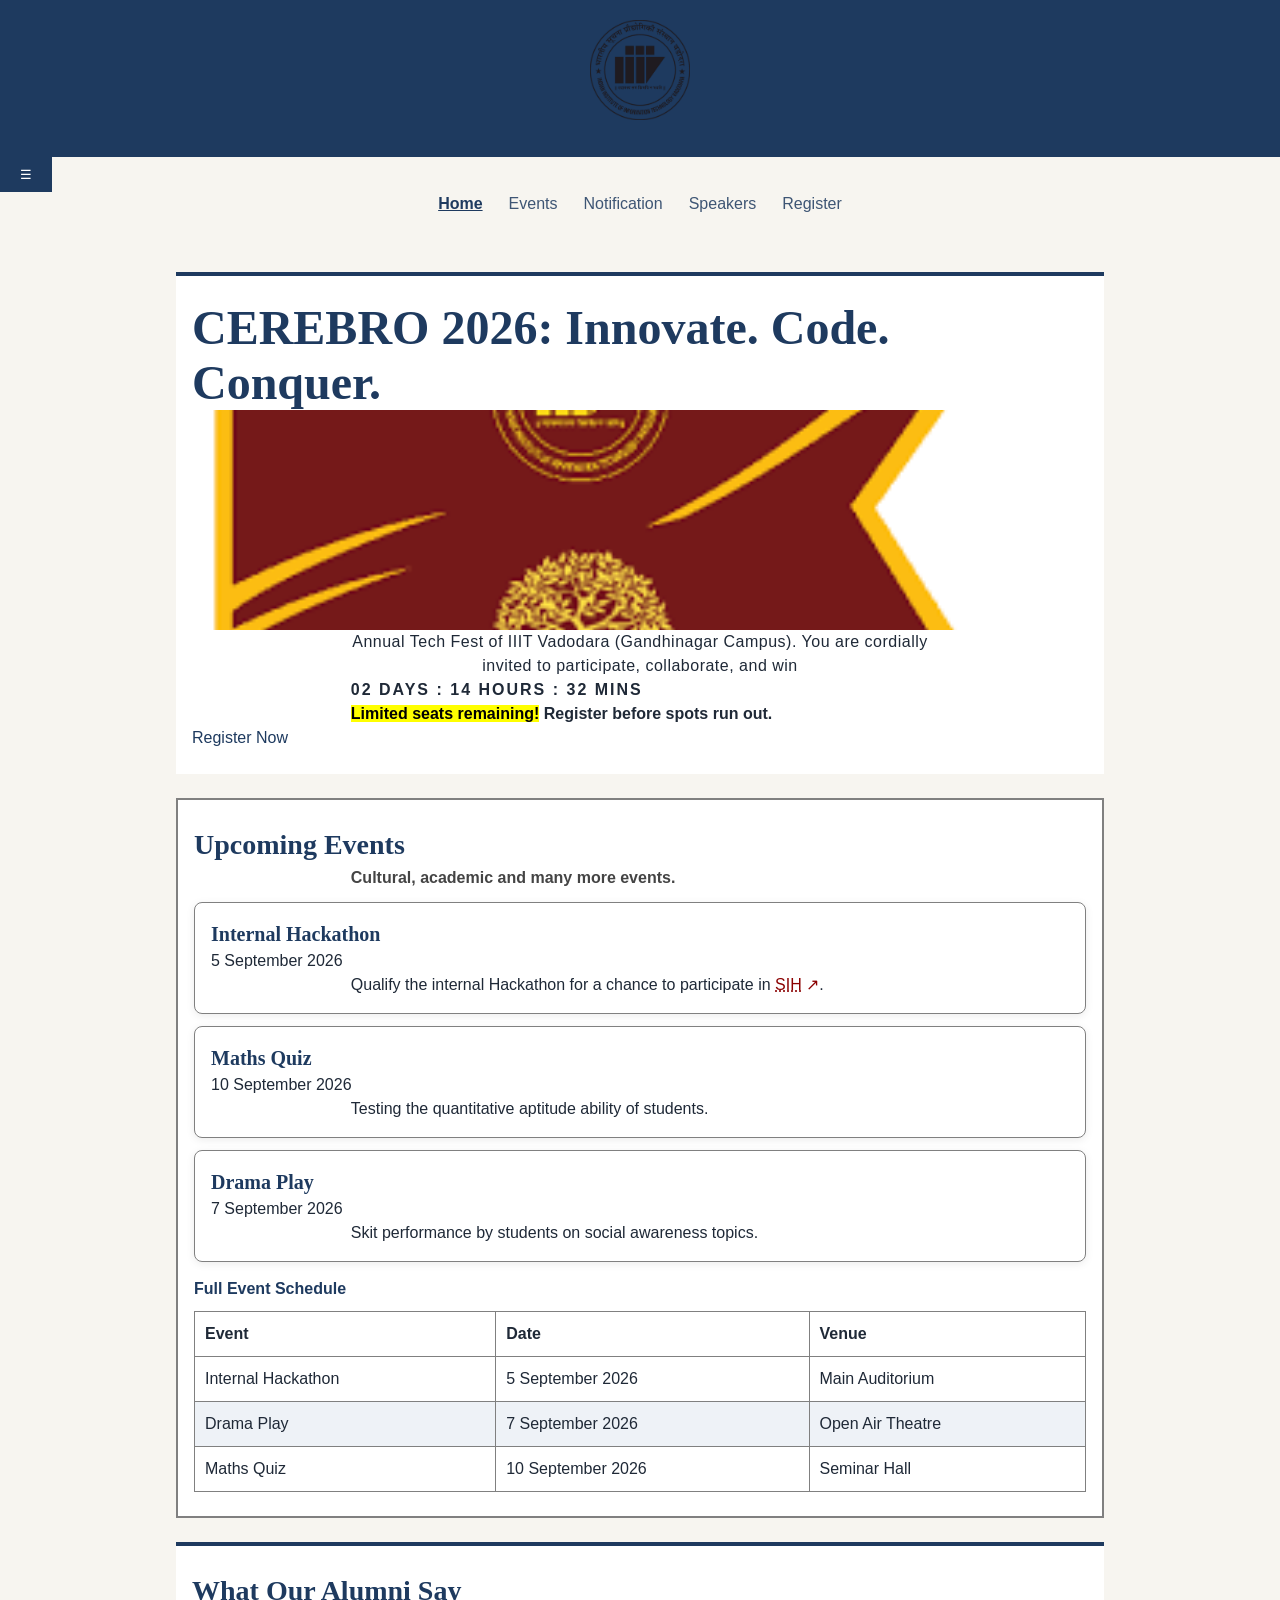
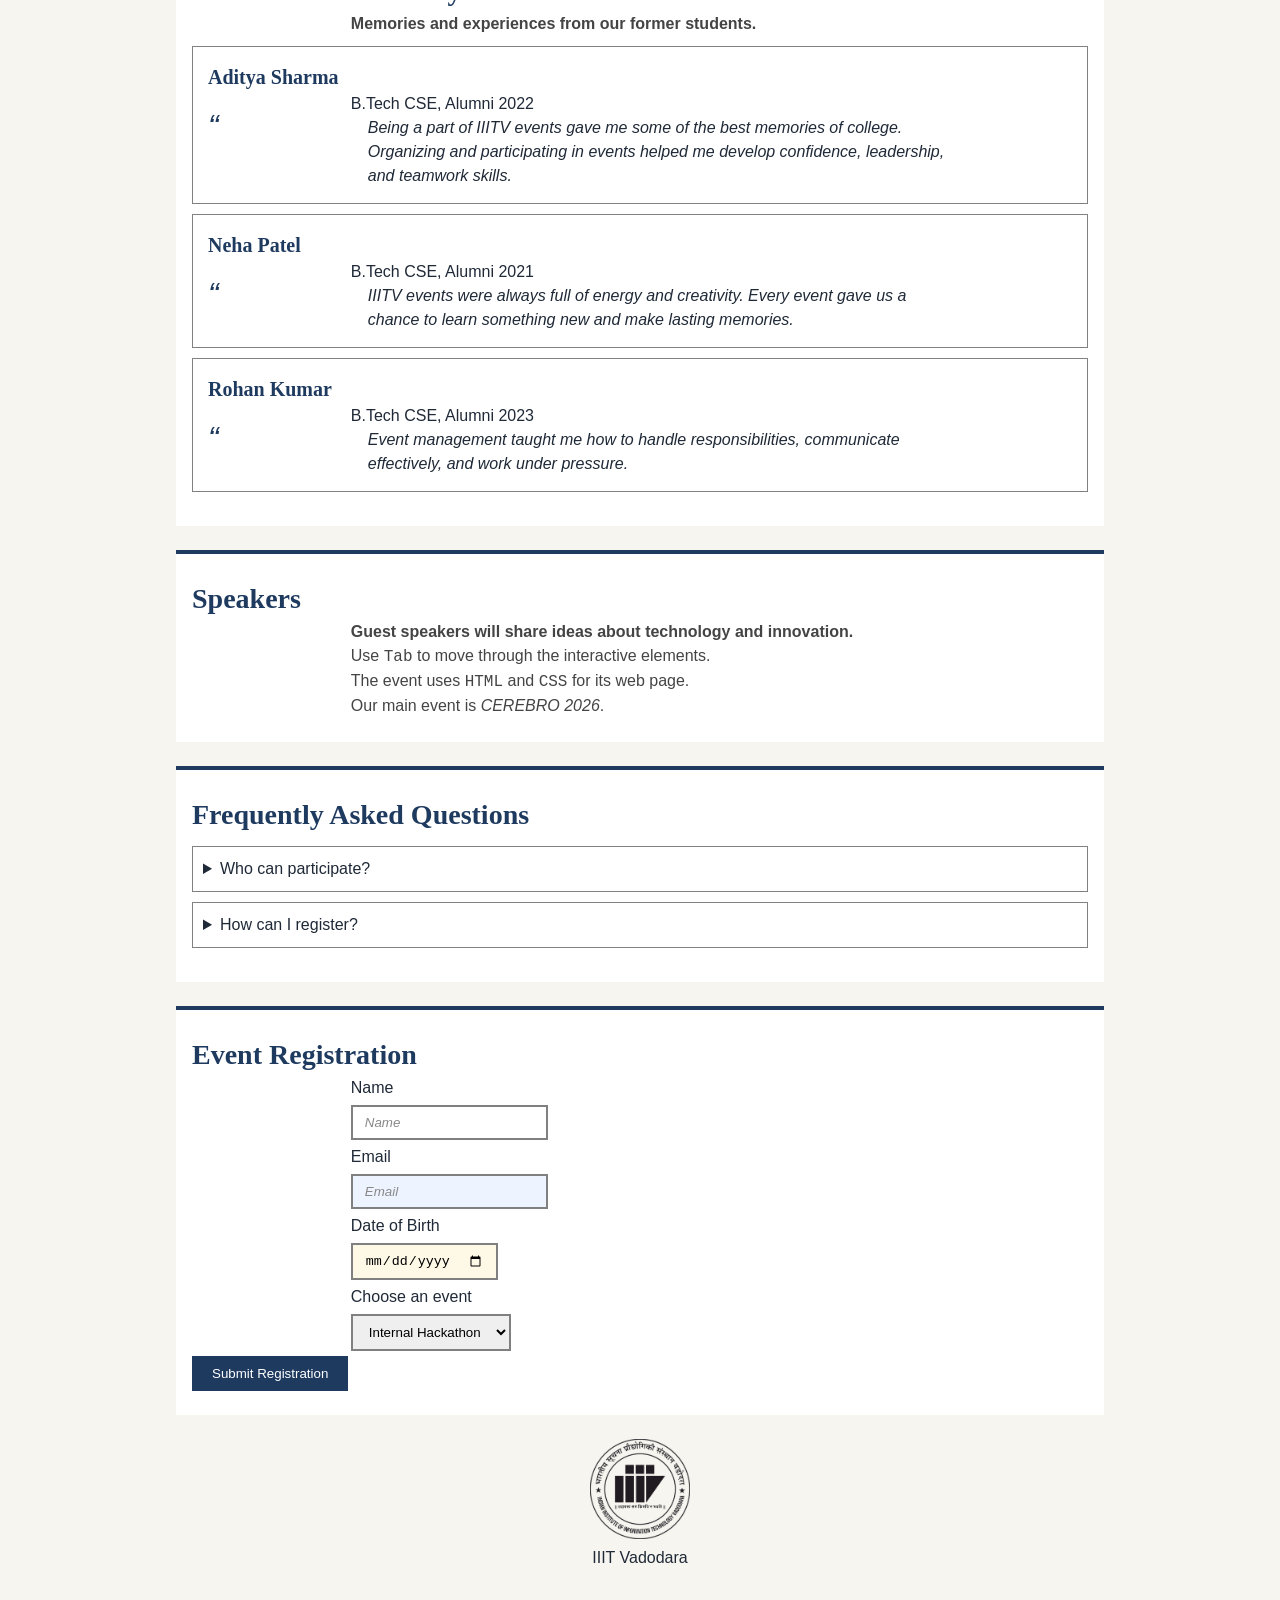
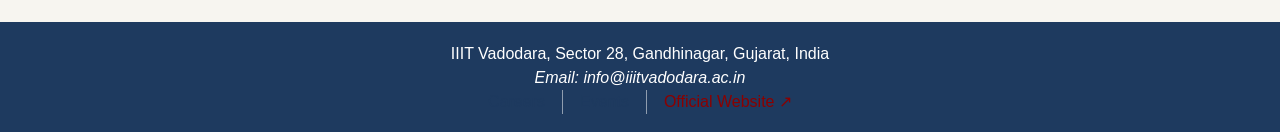
==== index.html @ 1b7c19d1 "done section A part" ====
<!DOCTYPE html>
<html lang="en">
<head>
  <meta charset="UTF-8">
  <meta name="viewport" content="width=device-width, initial-scale=1">
  <title>Campus Event Management - IIIT Vadodara</title>
  <meta name="description" content="Campus Event Management page for IIIT Vadodara Gandhinagar Campus.">
  <link rel="icon" href="IIIT_VADODARA_LOGO.png">
  <meta property="og:title" content="Campus Event Management">
  <meta property="og:description" content="Information about upcoming campus events at IIIT Vadodara.">
  <meta property="og:image" content="IIIT_VADODARA_LOGO.png">
  <link rel="stylesheet" href="base.css">
  <link rel="stylesheet" href="style.css">
  <!-- B1: viewport tag confirmed present — required for any of the
       responsive CSS below to do anything on a real phone -->

</head>
<body>

  <header id="site-header" class="site-header">
    <img src="IIIT_VADODARA_LOGO.png" alt="IIIT Vadodara logo" width="100">
  </header>

  <!-- B2: nav pulled out to be its own top-level grid region, a
       sibling of header/main/footer, instead of living inside
       <header> — that's what lets grid-area: nav target it on
       its own.
       B6: hamburger <button> markup added; .nav-links is the row
       of links itself, toggled purely by CSS media queries here
       (the click-driven mobile toggle is JS, for a later lab). -->
  <nav class="nav" id="site-nav">
    <button type="button" class="nav-toggle" aria-label="Toggle navigation menu" aria-expanded="false" aria-controls="primary-nav-list">
      <span aria-hidden="true">&#9776;</span>
    </button>
    <ul class="navigation nav-links" id="primary-nav-list">
      <!-- A6: "active" class lets us style every other link with :not(.active) -->
      <li><a href="index.html" class="active">Home</a></li>
      <li><a href="#events">Events</a></li>
      <li><a href="#notification">Notification</a></li>
      <li><a href="#speakers">Speakers</a></li>
      <li><a href="#registration">Register</a></li>
    </ul>
  </nav>


  <main id="main">
    
    <section>
      <h1>CEREBRO 2026: Innovate. Code. Conquer.</h1>
      <img src="download.png" alt="IIIT Vadodara campus flag" width="300">
      <p class="details">
        Annual Tech Fest of IIIT Vadodara (Gandhinagar Campus).
        You are cordially invited to participate, collaborate, and win
      </p>
      <p class="countdown">02 DAYS : 14 HOURS : 32 MINS</p>
      <p id="notification" class="notification">
        <mark>Limited seats remaining!</mark> Register before spots run out.
      </p>
      <a href="#registration">Register Now</a>
      <a href="#events">Explore Events</a>
    </section>

  
    <section class="events" id="events">
      <h2>Upcoming Events</h2>
      <p>Cultural, academic and many more events.</p>

      <!-- B3/B4: cards wrapped so the grid only applies to them,
           not to the paragraph or table that follow -->
      <div class="event-grid">
        <article>
          <h3>Internal Hackathon</h3>
          <time datetime="2026-09-05">5 September 2026</time>
          <!-- A4: absolute https:// link -> matched by a[href^="https"], gets the "↗" via ::after -->
          <p>Qualify the internal Hackathon for a chance to participate in <a href="https://www.sih.gov.in" target="_blank" rel="noopener"><abbr title="Smart India Hackathon">SIH</abbr></a>.</p>
        </article>
        <article>
          <h3>Maths Quiz</h3>
          <time datetime="2026-09-10">10 September 2026</time>
          <p>Testing the quantitative aptitude ability of students.</p>
        </article>
        <article>
          <h3>Drama Play</h3>
          <time datetime="2026-09-07">7 September 2026</time>
          <p>Skit performance by students on social awareness topics.</p>
        </article>
      </div>

      <!-- A6: a real table so tr:nth-child(even) has rows to stripe -->
      <table class="schedule">
        <caption>Full Event Schedule</caption>
        <thead>
          <tr>
            <th scope="col">Event</th>
            <th scope="col">Date</th>
            <th scope="col">Venue</th>
          </tr>
        </thead>
        <tbody>
          <tr>
            <td>Internal Hackathon</td>
            <td>5 September 2026</td>
            <td>Main Auditorium</td>
          </tr>
          <tr>
            <td>Drama Play</td>
            <td>7 September 2026</td>
            <td>Open Air Theatre</td>
          </tr>
          <tr>
            <td>Maths Quiz</td>
            <td>10 September 2026</td>
            <td>Seminar Hall</td>
          </tr>
        </tbody>
      </table>
    </section>


    <section>
      <h2>What Our Alumni Say</h2>
      <p>Memories and experiences from our former students.</p>
      <!-- A7: testimonials as <blockquote> so ::before can add a generated quote mark -->
      <article>
        <h3>Aditya Sharma</h3>
        <p>B.Tech CSE, Alumni 2022</p>
        <blockquote>
          <p>Being a part of IIITV events gave me some of the best memories of college. Organizing and participating in events helped me develop confidence, leadership, and teamwork skills.</p>
        </blockquote>
      </article>
      <article>
        <h3>Neha Patel</h3>
        <p>B.Tech CSE, Alumni 2021</p>
        <blockquote>
          <p>IIITV events were always full of energy and creativity. Every event gave us a chance to learn something new and make lasting memories.</p>
        </blockquote>
      </article>
      <article>
        <h3>Rohan Kumar</h3>
        <p>B.Tech CSE, Alumni 2023</p>
        <blockquote>
          <p>Event management taught me how to handle responsibilities, communicate effectively, and work under pressure.</p>
        </blockquote>
      </article>
    </section>


    <section id="speakers">
      <h2>Speakers</h2>
      <p>Guest speakers will share ideas about technology and innovation.</p>
      <p>Use <kbd>Tab</kbd> to move through the interactive elements.</p>
      <p>The event uses <code>HTML</code> and <code>CSS</code> for its web page.</p>
      <p>Our main event is <cite>CEREBRO 2026</cite>.</p>
    </section>


    <section>
      <h2>Frequently Asked Questions</h2>
      <details>
        <summary>Who can participate?</summary>
        <p>Students of IIIT Vadodara can participate in the events.</p>
      </details>
      <details>
        <summary>How can I register?</summary>
        <p>Fill in the registration form below and submit it.</p>
      </details>
    </section>


    <section id="registration">
      <h2>Event Registration</h2>
      <form action="thankyou.html">
        <p><label for="name" >Name</label></p><p><input id="name" name="name" type="text" required placeholder="Name"></p>
        <p><label for="email">Email</label></p><p><input id="email" name="email" type="email" required placeholder="Email"></p>
        <!-- A4: type="date" field so input[type="date"] has something to select -->
        <p><label for="dob">Date of Birth</label></p><p><input id="dob" name="dob" type="date" required></p>
        <p>
          <label for="event">Choose an event</label>
        </p>
        <p>
          <select id="event" name="event">
            <option value="hackathon">Internal Hackathon</option>
            <option value="quiz">Maths Quiz</option>
            <option value="drama">Drama Play</option>
          </select>
        </p>
        <button type="submit">Submit Registration</button>
      </form>
    </section>


    <figure>
      <img src="IIIT_VADODARA_LOGO.png" alt="IIIT Vadodara logo" width="100">
      <figcaption>IIIT Vadodara</figcaption>
    </figure>
  </main>


  <footer>
    <p>IIIT Vadodara, Sector 28, Gandhinagar, Gujarat, India</p>
    <address>Email: info@iiitvadodara.ac.in</address>
    <nav>
      <ul class="footer-links">
        <li><a href="careers.html">Careers</a></li>
        <li><a href="#events">Events</a></li>
        <!-- A4: another https:// link to show a[href^="https"] + ::after in the footer -->
        <li><a href="https://iiitvadodara.ac.in" target="_blank" rel="noopener">Official Website</a></li>
      </ul>
    </nav>
  </footer>
</body>
</html>
---- base.css ----
* {
  margin: 0;
  padding: 0;
  box-sizing: border-box;
}

:root {
  --brand: #1e3a8a;
  --page-bg: #f4f4f4;
  --card-bg: white;
}

body {
  font-family: Arial, sans-serif;
  color: #222;
  background-color: var(--page-bg);
  line-height: 1.5;
}

h1, h2, h3 {
  font-family: Georgia, serif;
}
h1 { font-size: 2rem; color: var(--brand); }
h2 { font-size: 1.5rem; color: var(--brand); }
h3 { color: var(--brand); }

p { line-height: 1.5; }

ul { list-style: none; }

a { text-decoration: none; }

/* A8: Link states declared in LVHA order — Link, Visited, Hover, Active.
   All four have equal specificity (0,1,0), so when more than one could
   match the same link at once, CSS falls back to source order and the
   LAST rule wins. A hovered, visited link matches both :visited and
   :hover — if :visited were written after :hover, its color would always
   win and the link could never show a hover effect once visited. Putting
   :hover after :visited (and :active last, since it's the most fleeting,
   user-driven state) guarantees each state can still be seen when it's
   the one currently happening. :focus is added alongside :hover for
   keyboard accessibility. */
a:link { color: var(--brand); }
a:visited { color: purple; }
a:hover { text-decoration: underline; }
a:focus { outline: 3px solid orange; }
a:active { color: darkred; }

.skip {
  position: absolute;
  left: -9999px;
  top: 0;
}
.skip:focus {
  left: 10px;
  top: 10px;
  background: white;
  padding: 10px;
  z-index: 10;
}

input, select {
  padding: 8px 12px; /* padding shorthand */
  border: 2px solid gray; /* border shorthand */
  margin: 5px 0; /* margin shorthand */
}
button {
  padding: 10px 20px;
  border: 0;
  background-color: var(--brand);
  color: white;
}

footer {
  padding: 20px;
  text-align: center;
}
---- style.css ----
/* LAB 3 — base component styles
   (A9: refactored from #site-header to .site-header — see note
   at the bottom of the Lab 4 section for why)*/

.site-header {
  background-color: var(--brand);
  color: white;
  padding: 20px;
  text-align: center;
}
.site-header img { margin-bottom: 10px; }
.site-header a { color: white; }


/* Descendant selector (Lab 3) — matches an <a> at ANY depth inside <nav>,
   e.g. nav > ul > li > a. Compare with the child combinator below (A2). */
nav a {
  color: white;
  margin: 5px;
}




main { padding: 20px; }
section { margin: 20px 0; padding: 20px; }


.events {
  background-color: var(--card-bg);
  border: 2px solid gray;
  
}

.navigation {
  display:flex;
  justify-content: center;

}




section { background-color: white; }
.events { background-color: var(--card-bg); }

article {
  background-color: var(--card-bg);
  border: 1px solid gray;
 
  margin: 10px 0;
  padding: 15px;
}

.countdown {
  font-weight: bold;
  letter-spacing: 2px;
  text-transform: uppercase;
}


.details {
  text-align: center;
  text-decoration: none;
  line-height: 1.5;
  letter-spacing: 0.5px;
}

h1 { font: bold 2rem Georgia, serif; }


figure {
  text-align: center;
  margin: 20px;
}

details {
  background-color: var(--card-bg);
  border: 1px solid gray;
  margin: 10px 0;
  padding: 10px;
}

button:hover, button:focus {
  background-color: #111827;
  outline: 3px solid orange;
}

footer {
  background-color: var(--brand);
  color: white;
}
footer a { color: white; }

/* Base table structure (striping itself is added in the Lab 4 section
   below, under A6, so all the new selector work stays together there) */
.schedule {
  width: 100%;
  border-collapse: collapse;
  margin-top: 15px;
}
.schedule caption {
  font-weight: bold;
  margin-bottom: 10px;
  text-align: left;
  color: var(--brand);
}
.schedule th,
.schedule td {
  border: 1px solid gray;
  padding: 10px;
  text-align: left;
}


/*
   LAB 4 — Part A: Selectors, the cascade & specificity
  */

/* A2: Child combinator — styles ONLY elements that are DIRECT
   children of <main> (the six top-level <section>s). This is
   different from a descendant selector like "nav a" above, which
   reaches an <a> no matter how many levels deep it is nested. If
   a <section> ever contained a nested <section>, "main > section"
   would still skip the inner one, but "main section" would not. */
main > section {
  border-top: 4px solid var(--brand);
}

/* A2: Same idea applied to the nav list — only the <li>s that are
   direct children of .navigation get this spacing, not any <li>
   that might be nested deeper inside a dropdown later on. */
.navigation > li {
  margin: 0 8px;
}


/* A3: Adjacent sibling combinator — styles ONLY the single <p>
   that comes immediately after an <h2>. In the Speakers section
   this bolds just the first paragraph ("Guest speakers..."). */
h2 + p {
  font-weight: bold;
}

/* A3: General sibling combinator — styles EVERY <p> that comes
   after an <h2> at the same nesting level, not just the first.
   In the Speakers section all four paragraphs turn this grey
   colour, while only the first one (matched above too) is also
   bold — that overlap is exactly how h2 + p and h2 ~ p differ. */
h2 ~ p {
  color: #444;
}


/* A4: Attribute selector — flag external links and add a visual
   "leaving the site" marker with generated content. */
a[href^="https"] {
  color: darkred;
}
a[href^="https"]::after {
  content: " \2197"; /* ↗ */
}

/* A4: Attribute selectors — style typed form fields differently */
input[type="email"] {
  background-color: #eef4ff;
}
input[type="date"] {
  background-color: #fef9e7;
}


/* A5: Focus styling for form fields, so keyboard users always
   know which field they're in (a:hover / a:focus / a:visited
   live in base.css, reordered into LVHA order — see A8 there). */
input:focus,
select:focus {
  outline: 3px solid orange;
  border-color: var(--brand);
}


/* A6: nth-child — stripe alternating rows of the schedule table */
.schedule tbody tr:nth-child(even) {
  background-color: #eef2f7;
}

/* A6: first-child / last-child — give the footer link list a
   divider BETWEEN items, then drop it after the last one so the
   list doesn't end with a trailing line. */
footer nav ul {
  display: flex;
  justify-content: center;
  flex-wrap: wrap;
}
footer nav li {
  border-right: 1px solid rgba(255, 255, 255, 0.5);
  padding: 0 12px;
}
footer nav li:last-child {
  border-right: none;
}

/* A6: :not() — every nav link except the currently active page
   (.active is set on "Home" in index.html) gets slightly muted;
   the active link stays fully opaque and underlined. */
.navigation a:not(.active) {
  opacity: 0.85;
}
.navigation a.active {
  text-decoration: underline;
  font-weight: bold;
}


/* A7: Generated content — a large quotation mark before each
   alumni testimonial. content: ""; alone would render nothing
   visible, so we give it the actual character to display. */
blockquote {
  position: relative;
  padding-left: 34px;
  font-style: italic;
}
blockquote::before {
  content: "\201C"; /* " */
  position: absolute;
  left: 0;
  top: -6px;
  font-size: 2rem;
  line-height: 1;
  color: var(--brand);
}

/* A7: style the hint text shown inside empty inputs */
input::placeholder {
  color: #888;
  font-style: italic;
}


/* A9: Keep specificity low.
   #site-header and #notification used to be styled by ID
   (specificity 1,0,0 — higher than almost anything else on the
   page, and impossible to override without another ID or
   !important). They're now styled via .site-header and
   .notification classes instead; the id="" attributes stay in
   the HTML only as anchor targets / accessibility landmarks, not
   as style hooks. No selector in this file uses an ID selector. */
.notification {
  font-weight: bold;
}


/*
   ================================================================
   LAB 5 — Part A: A design system & the box model
   Everything below is new for Lab 5. Nothing above this line was
   touched, and index.html stays exactly as it was — every selector
   here reaches the right element through the existing markup (no
   new classes/ids added): the three event <article>s via
   ".events article", the hero photo via "h1 + img" (the only img
   right after an h1), and so on.
   ================================================================
*/

/* A5: one Google web font. @import has to come before every other
   rule in the file, so it's pinned right here at the top of the
   Lab 5 section rather than the very top of the whole file (which
   would put it above the Lab 3/4 comment header). The whole url()
   stays on one line. */
@import url("https://fonts.googleapis.com/css2?family=Space+Grotesk:wght@500;700&display=swap");


/* -------------------------------------------------------------
   A6: box-sizing
   Wins the cascade for every element, including ones already
   styled above (cards, table cells, inputs). With border-box, an
   element's declared width already INCLUDES its padding and
   border, instead of padding/border adding extra pixels on top of
   that width.

   NOTES — actual width of a boxed element, with vs without this:
     .card { width: 300px; padding: 15px; border: 1px solid gray; }
     content-box (browser default, no reset):
       rendered width = 300 (width) + 15*2 (padding) + 1*2 (border)
                      = 332px on screen
     border-box (this reset applied):
       rendered width = 300px on screen, exactly as declared;
       the content area is what shrinks: 300 - 30 - 2 = 268px
   ------------------------------------------------------------- */
* {
  box-sizing: border-box;
}


/* -------------------------------------------------------------
   A2 + A3: colour palette as custom properties
   --brand and --card-bg already existed above (Lab 3/4 rules
   reference them); they're redefined here alongside the new
   --accent / --ink / --paper tokens so the whole palette lives
   in one place. Every colour FORM required by A3 (hex, rgb(),
   hsl()) appears at least once, plus one semi-transparent colour
   for overlays/hover.
   ------------------------------------------------------------- */
:root {
  --brand: #1e3a5f;                 /* hex  — deep tech-fest navy   */
  --accent: hsl(24, 88%, 55%);      /* hsl() — warm CTA orange      */
  --ink: rgb(31, 41, 55);           /* rgb() — near-black body text */
  --paper: #f7f5f0;                 /* hex  — warm off-white page   */
  --card-bg: #ffffff;
  --overlay: rgb(0 0 0 / 40%);      /* A3: semi-transparent colour  */

  /* A5: font stack + type scale, all in rem so it scales with the
     user's browser font-size setting instead of being pinned to px */
  --font-display: "Space Grotesk", Georgia, serif;
  --font-body: -apple-system, "Segoe UI", Roboto, Arial, sans-serif;

  --step-small: 0.875rem;
  --step-body: 1rem;
  --step-h3: 1.25rem;
  --step-h2: 1.75rem;
  --step-h1: clamp(1.5rem, 4vw, 3rem); /* A4: fluid heading, no media query needed */
}


/* -------------------------------------------------------------
   A5: typography & type scale
   ------------------------------------------------------------- */
body {
  font-family: var(--font-body);
  color: var(--ink);
  background-color: var(--paper);
  font-size: var(--step-body);
  line-height: 1.5;                 /* A5: body line-height */
}

h1, h2, h3 {
  font-family: var(--font-display);
  color: var(--brand);
}
h1 { font-size: var(--step-h1); }
h2 { font-size: var(--step-h2); }
h3 { font-size: var(--step-h3); }

small { font-size: var(--step-small); }

/* A5: cap reading width so long paragraphs don't run edge to edge */
p {
  max-width: 65ch;
  margin-left: auto;
  margin-right: auto;
}


/* -------------------------------------------------------------
   A7: apply the box model — page container + section spacing
   ------------------------------------------------------------- */
#main {
  width: min(90%, 60rem);           /* A4: relative width, % form */
  margin: 0 auto;                   /* centre the page container  */
  padding: 2rem 1rem;
}

section {
  /* A7: four-value shorthand written out in full on purpose —
     Top Right Bottom Left — even though top/bottom match here */
  padding: 1.5rem 1rem 1.5rem 1rem;
  margin: 1.5rem 0 1.5rem 0;
}


/* -------------------------------------------------------------
   A8: card component
   Targets only the three event <article>s (".events article"),
   not the alumni testimonial <article>s elsewhere on the page —
   those keep the plain "article" rule from the Lab 3 section
   above, so the two kinds of content read differently without
   needing new classes.
   ------------------------------------------------------------- */
.events article {
  padding: 1rem;
  border: 1px solid gray;           /* hairline border stays in px */
  border-radius: 0.5rem;
  box-shadow: 0 2px 8px rgb(0 0 0 / 8%);
  margin: 0.75rem 0;
}
.events article:hover {
  box-shadow: 0 4px 12px var(--overlay);
}


/* -------------------------------------------------------------
   A9: tidy images + use display deliberately
   ------------------------------------------------------------- */
img {
  max-width: 100%;
  height: auto;
}

/* Hero banner: the campus-flag image is the only <img> that comes
   straight after an <h1>, so "h1 + img" reaches it with no new
   class. It needs a fixed shape regardless of the source image's
   own aspect ratio, so object-fit crops it instead of squashing
   it; calc() carves out room to match the section's own side
   padding exactly. */
h1 + img {
  display: block;
  width: calc(100% - 2rem);         /* A4: calc() */
  height: 220px;
  margin: 0 auto;
  object-fit: cover;
}

/* display, used deliberately (A9):
   - "a row of nav items" is already display:flex via .navigation
     above — not repeated here.
   - The hero's second call-to-action ("Explore Events") is hidden
     for now with display:none, to be revealed later once the
     full events lineup is confirmed. This is different from
     visibility:hidden: display:none removes the element from
     layout completely (no reserved space, skipped by tab order
     and screen readers), while visibility:hidden would still
     occupy its box on the page, just invisibly. */
section:first-of-type a[href="#events"] {
  display: none;
}
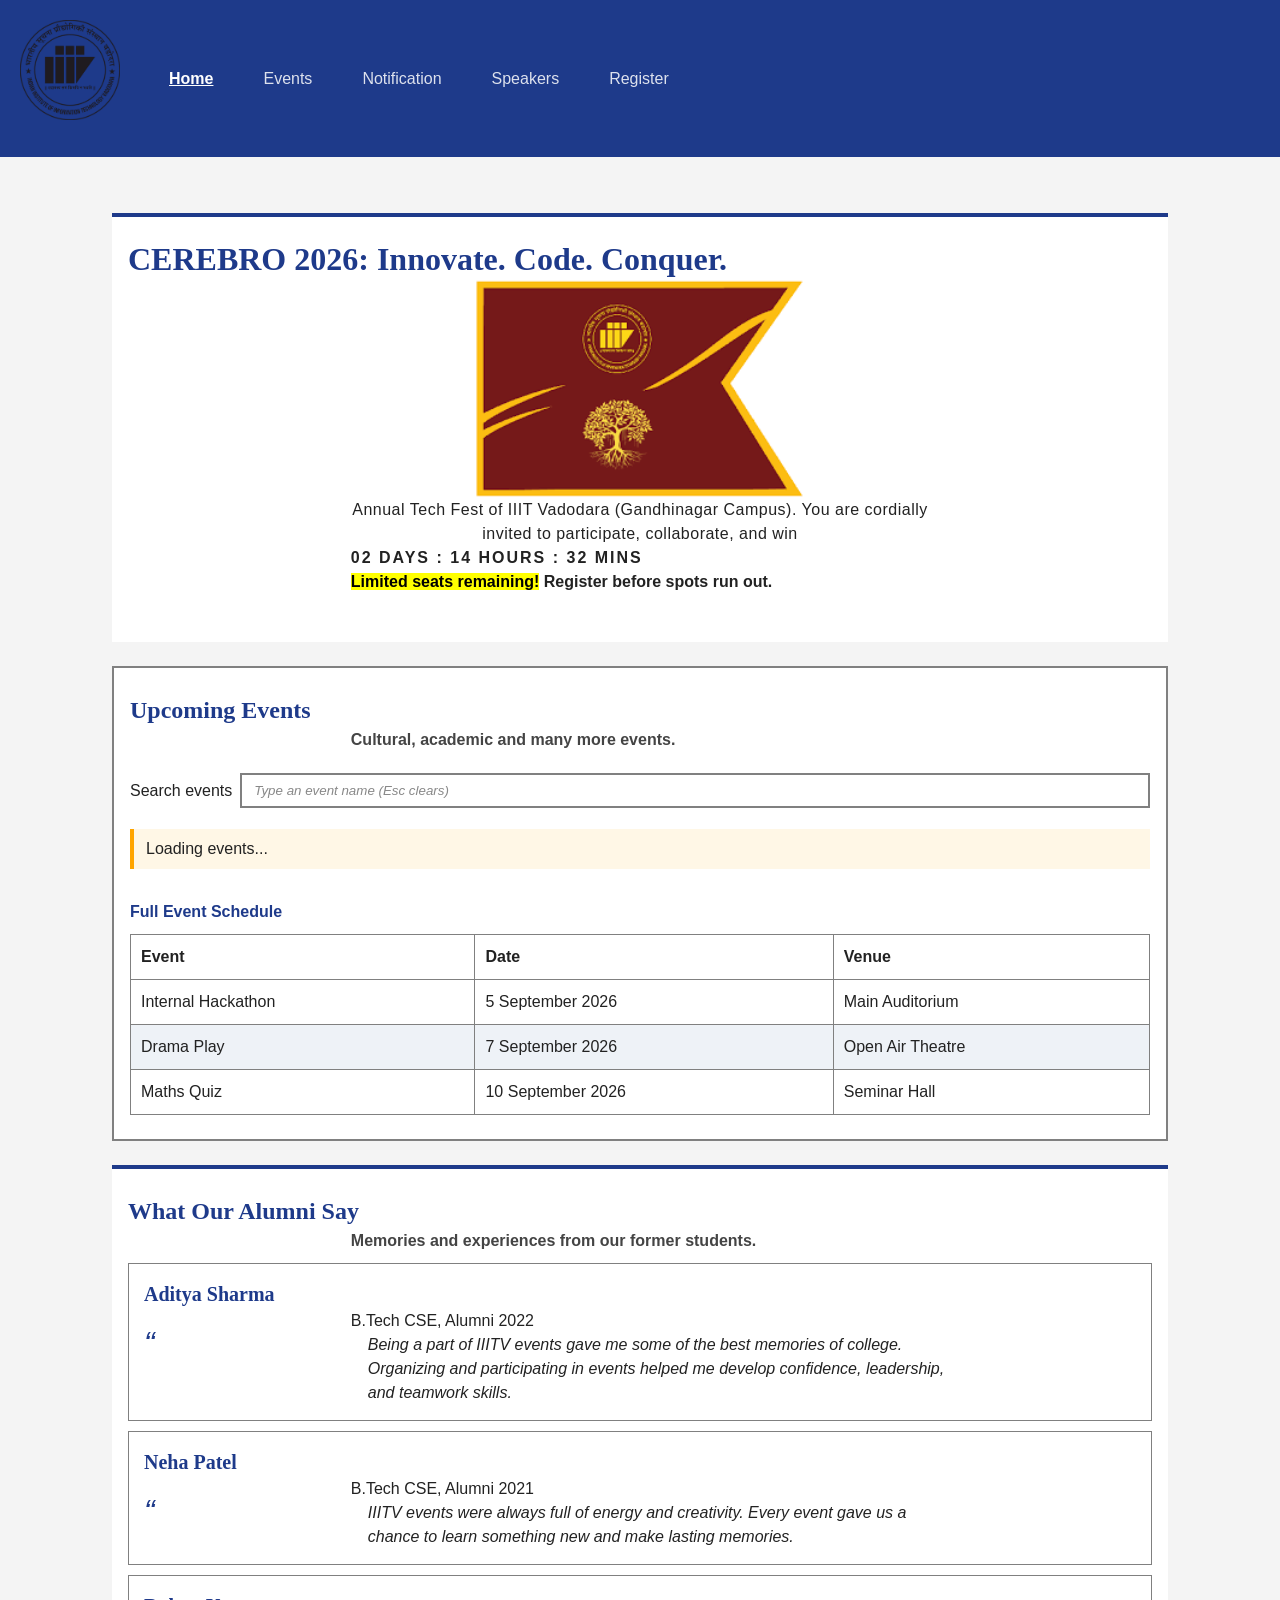
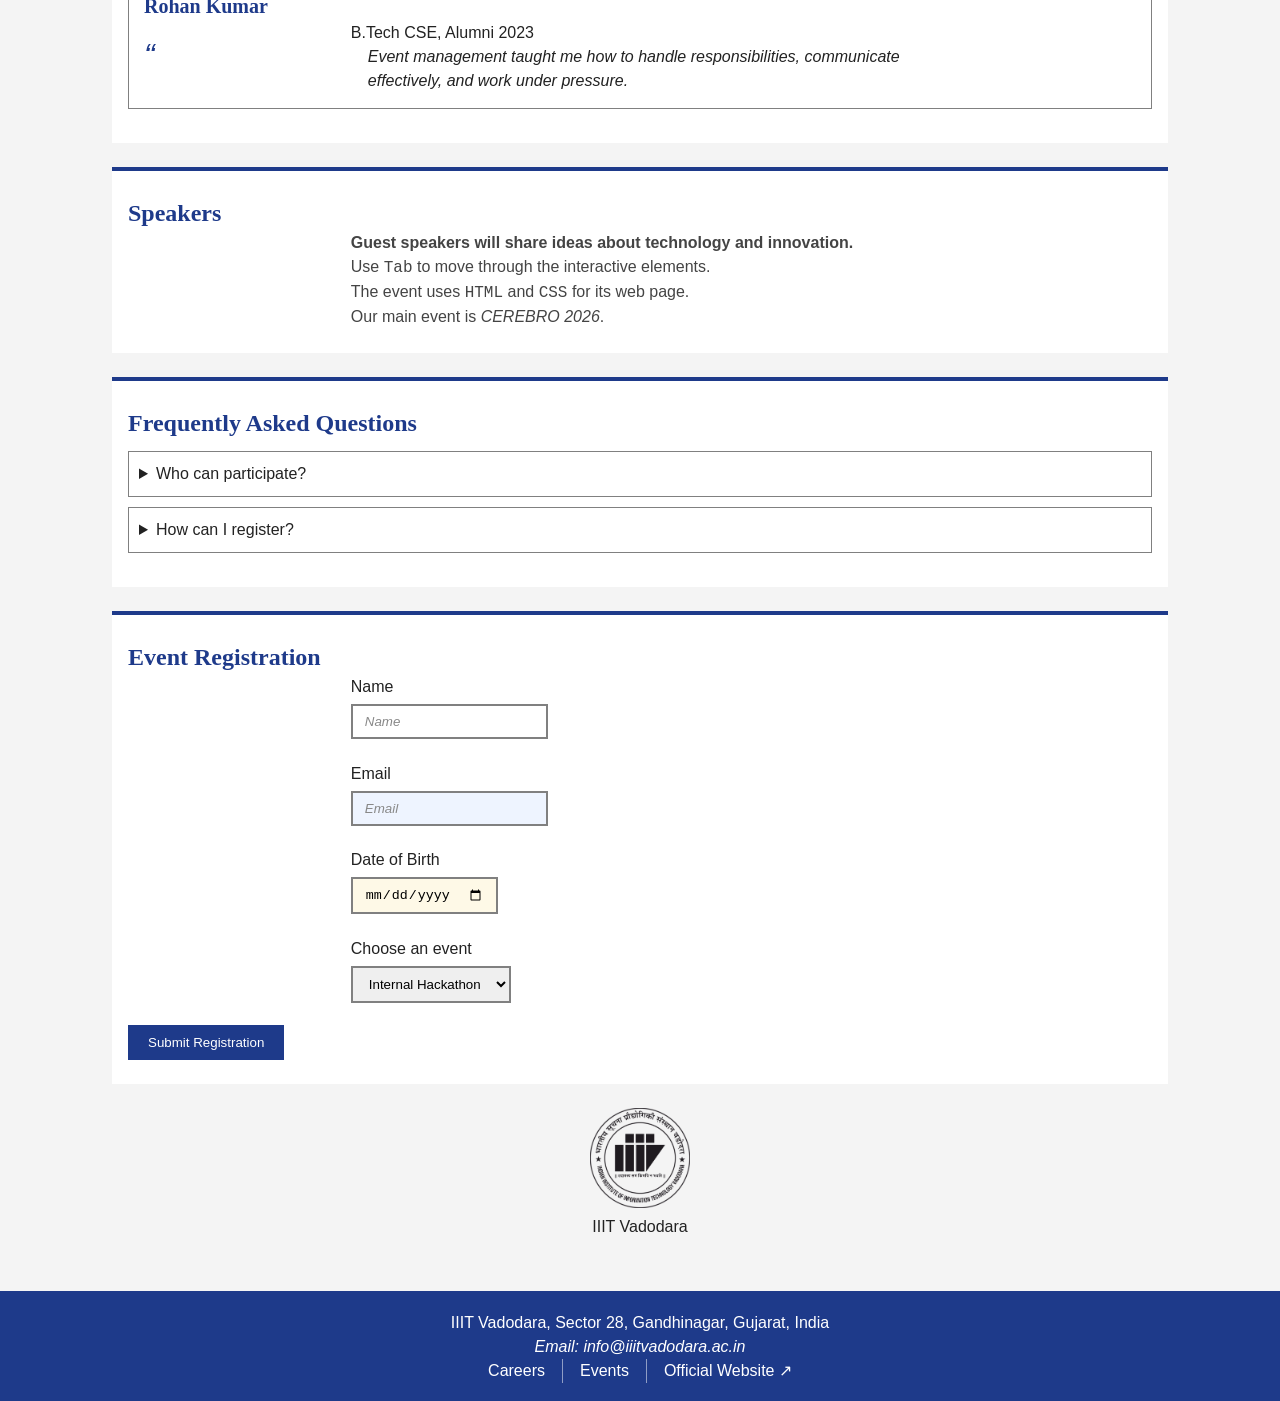
==== commit e33275b0: "updated base.css,index.html,readme.md,script.js,style.css" ====
--- a/index.html
+++ b/index.html
@@ -9,10 +9,10 @@
   <meta property="og:title" content="Campus Event Management">
   <meta property="og:description" content="Information about upcoming campus events at IIIT Vadodara.">
   <meta property="og:image" content="IIIT_VADODARA_LOGO.png">
+  <link rel="stylesheet" href="style.css">
   <link rel="stylesheet" href="base.css">
-  <link rel="stylesheet" href="style.css">
-  <!-- B1: viewport tag confirmed present — required for any of the
-       responsive CSS below to do anything on a real phone -->
+  <!-- B1 (Lab 5): viewport tag confirmed present — required for any of the
+       responsive CSS to do anything on a real phone -->
 
 </head>
 <body>
@@ -21,19 +21,14 @@
     <img src="IIIT_VADODARA_LOGO.png" alt="IIIT Vadodara logo" width="100">
   </header>
 
-  <!-- B2: nav pulled out to be its own top-level grid region, a
-       sibling of header/main/footer, instead of living inside
-       <header> — that's what lets grid-area: nav target it on
-       its own.
-       B6: hamburger <button> markup added; .nav-links is the row
-       of links itself, toggled purely by CSS media queries here
-       (the click-driven mobile toggle is JS, for a later lab). -->
+  <!-- Lab 5 B2/B6: nav is its own top-level grid region.
+       Lab 6 B4: script.js toggles the "open" class on #primary-nav-list when
+       the hamburger is clicked, and keeps aria-expanded in sync. -->
   <nav class="nav" id="site-nav">
     <button type="button" class="nav-toggle" aria-label="Toggle navigation menu" aria-expanded="false" aria-controls="primary-nav-list">
       <span aria-hidden="true">&#9776;</span>
     </button>
     <ul class="navigation nav-links" id="primary-nav-list">
-      <!-- A6: "active" class lets us style every other link with :not(.active) -->
       <li><a href="index.html" class="active">Home</a></li>
       <li><a href="#events">Events</a></li>
       <li><a href="#notification">Notification</a></li>
@@ -44,7 +39,7 @@
 
 
   <main id="main">
-    
+
     <section>
       <h1>CEREBRO 2026: Innovate. Code. Conquer.</h1>
       <img src="download.png" alt="IIIT Vadodara campus flag" width="300">
@@ -60,33 +55,27 @@
       <a href="#events">Explore Events</a>
     </section>
 
-  
+
     <section class="events" id="events">
       <h2>Upcoming Events</h2>
       <p>Cultural, academic and many more events.</p>
 
-      <!-- B3/B4: cards wrapped so the grid only applies to them,
-           not to the paragraph or table that follow -->
-      <div class="event-grid">
-        <article>
-          <h3>Internal Hackathon</h3>
-          <time datetime="2026-09-05">5 September 2026</time>
-          <!-- A4: absolute https:// link -> matched by a[href^="https"], gets the "↗" via ::after -->
-          <p>Qualify the internal Hackathon for a chance to participate in <a href="https://www.sih.gov.in" target="_blank" rel="noopener"><abbr title="Smart India Hackathon">SIH</abbr></a>.</p>
-        </article>
-        <article>
-          <h3>Maths Quiz</h3>
-          <time datetime="2026-09-10">10 September 2026</time>
-          <p>Testing the quantitative aptitude ability of students.</p>
-        </article>
-        <article>
-          <h3>Drama Play</h3>
-          <time datetime="2026-09-07">7 September 2026</time>
-          <p>Skit performance by students on social awareness topics.</p>
-        </article>
+      <!-- Lab 6 B6: search box. script.js filters the cards on every keystroke;
+           Escape clears it. -->
+      <div class="search-bar">
+        <label for="search">Search events</label>
+        <input type="search" id="search" name="search" placeholder="Type an event name (Esc clears)" autocomplete="off">
       </div>
 
-      <!-- A6: a real table so tr:nth-child(even) has rows to stripe -->
+      <!-- Lab 6 B7: one status line for the three fetch states
+           (loading / success / error). role="status" makes screen readers announce changes. -->
+      <div id="events-status" class="status" role="status" data-state="loading">Loading events...</div>
+
+      <!-- Lab 6 B2: this container starts EMPTY. script.js builds every card
+           from events.json (Lab 5's hard-coded cards were removed). -->
+      <div class="event-grid" id="event-grid"></div>
+      <noscript><p>Please enable JavaScript to see the event cards.</p></noscript>
+
       <table class="schedule">
         <caption>Full Event Schedule</caption>
         <thead>
@@ -120,7 +109,6 @@
     <section>
       <h2>What Our Alumni Say</h2>
       <p>Memories and experiences from our former students.</p>
-      <!-- A7: testimonials as <blockquote> so ::before can add a generated quote mark -->
       <article>
         <h3>Aditya Sharma</h3>
         <p>B.Tech CSE, Alumni 2022</p>
@@ -169,20 +157,43 @@
 
     <section id="registration">
       <h2>Event Registration</h2>
-      <form action="thankyou.html">
-        <p><label for="name" >Name</label></p><p><input id="name" name="name" type="text" required placeholder="Name"></p>
-        <p><label for="email">Email</label></p><p><input id="email" name="email" type="email" required placeholder="Email"></p>
-        <!-- A4: type="date" field so input[type="date"] has something to select -->
-        <p><label for="dob">Date of Birth</label></p><p><input id="dob" name="dob" type="date" required></p>
-        <p>
-          <label for="event">Choose an event</label>
-        </p>
-        <p>
+      <!-- Lab 6 B8: "novalidate" turns OFF the browser's own popup so script.js can
+           run checkValidity() and show our messages next to each field.
+           Built-in rules: required, type="email", pattern. Custom rule: setCustomValidity in script.js. -->
+      <form action="thankyou.html" novalidate>
+        <p><label for="name">Name</label></p>
+        <p>
+          <input id="name" name="name" type="text" required
+                 pattern="[A-Za-z][A-Za-z .'\-]*"
+                 title="Letters, spaces, dots, apostrophes and hyphens only, starting with a letter."
+                 placeholder="Name" aria-describedby="name-error">
+          <span class="field-error" id="name-error"></span>
+        </p>
+
+        <p><label for="email">Email</label></p>
+        <p>
+          <input id="email" name="email" type="email" required
+                 pattern="[^@\s]+@[^@\s]+\.[A-Za-z]{2,}"
+                 title="Enter an email like name@example.com"
+                 placeholder="Email" aria-describedby="email-error">
+          <span class="field-error" id="email-error"></span>
+        </p>
+
+        <p><label for="dob">Date of Birth</label></p>
+        <p>
+          <input id="dob" name="dob" type="date" required aria-describedby="dob-error">
+          <span class="field-error" id="dob-error"></span>
+        </p>
+
+        <p><label for="event">Choose an event</label></p>
+        <p>
+          <!-- values match the "id" field in events.json, so an RSVP button can pre-select its event -->
           <select id="event" name="event">
             <option value="hackathon">Internal Hackathon</option>
             <option value="quiz">Maths Quiz</option>
             <option value="drama">Drama Play</option>
           </select>
+          <span class="field-error" id="event-error"></span>
         </p>
         <button type="submit">Submit Registration</button>
       </form>
@@ -203,10 +214,12 @@
       <ul class="footer-links">
         <li><a href="careers.html">Careers</a></li>
         <li><a href="#events">Events</a></li>
-        <!-- A4: another https:// link to show a[href^="https"] + ::after in the footer -->
         <li><a href="https://iiitvadodara.ac.in" target="_blank" rel="noopener">Official Website</a></li>
       </ul>
     </nav>
   </footer>
+
+  <!-- Lab 6 A1: script linked just before </body>; defer = run after the HTML is parsed -->
+  <script src="script.js" defer></script>
 </body>
 </html>
--- a/style.css
+++ b/style.css
@@ -393,7 +393,7 @@
    A9: tidy images + use display deliberately
    ------------------------------------------------------------- */
 img {
-  max-width: 100%;
+  max-width: 1000%;
   height: auto;
 }
 
@@ -408,7 +408,7 @@
   width: calc(100% - 2rem);         /* A4: calc() */
   height: 220px;
   margin: 0 auto;
-  object-fit: cover;
+  object-fit: contain;
 }
 
 /* display, used deliberately (A9):
@@ -426,3 +426,223 @@
 }
 
 
+/*
+   ================================================================
+   LAB 5 — Part B: Layout — CSS Grid & responsive design
+   ================================================================
+*/
+
+/* B1: the viewport tag is already in <head> — confirmed there,
+   nothing to add here. Without it, none of the @media rules below
+   would ever kick in on a real phone (it would just render at
+   "desktop width" and get zoomed out). */
+
+
+/* -------------------------------------------------------------
+   B2: page skeleton laid out with Grid.
+   Mobile-first base: everything stacked in one column, in the
+   order header / nav / main / footer. header, #site-nav, #main
+   and footer are each direct children of <body>, so grid-area
+   places them straight into the named regions below.
+   ------------------------------------------------------------- */
+body {
+  display: grid;
+  grid-template-areas:
+    "header"
+    "nav"
+    "main"
+    "footer";
+  grid-template-rows: auto auto 1fr auto;
+}
+header    { grid-area: header; }
+#site-nav { grid-area: nav; }
+#main     { grid-area: main; }
+footer    { grid-area: footer; }
+
+
+/* -------------------------------------------------------------
+   B3 + B4: responsive card grid — NO media query here on purpose;
+   auto-fit + minmax does all the reflowing by itself.
+   NOTES: auto-fit fits as many minmax(15rem, 1fr) tracks as will
+   fit in a row without any track dropping under 15rem, stretching
+   them to fill the row; once the container is too narrow for two
+   15rem tracks side by side, it drops to a single column on its
+   own — no breakpoint required.
+   ------------------------------------------------------------- */
+.event-grid {
+  display: grid;
+  grid-template-columns: repeat(auto-fit, minmax(15rem, 1fr));
+  gap: 1rem;                        /* B4: gap */
+}
+
+
+/* -------------------------------------------------------------
+   B6: responsive nav — mobile (base) state.
+   The link row is hidden and the hamburger button is shown; the
+   button's actual open/close CLICK behaviour is JavaScript, for a
+   later lab — this only sets how each state should look.
+   ------------------------------------------------------------- */
+#site-nav {
+  background-color: var(--brand);
+  padding: 0.5rem 1rem;
+  display: flex;
+  align-items: center;
+  gap: 0.75rem;                /* keeps the nav pinned while the
+                                        page scrolls, at every width */
+  z-index: 10;
+}
+.nav-toggle {
+  display: inline-block;
+  font-size: 1.25rem;
+  line-height: 1;
+  background: none;
+  border: 1px solid white;
+  border-radius: 0.25rem;
+  padding: 0.35rem 0.75rem;
+  color: white;
+  cursor: pointer;
+}
+.nav-links {
+  display: none;                    /* B6: hidden on phones */
+}
+
+
+/* -------------------------------------------------------------
+   B5: mobile-first breakpoints.
+   Everything above this point is the phone layout; each @media
+   below only ADDS columns as the viewport grows — nothing here
+   removes or overrides the mobile base for a screen that doesn't
+   match.
+   ------------------------------------------------------------- */
+
+/* ~40rem (≈640px, tablet-ish): header and nav sit side by side
+   (two columns), and the full link row replaces the hamburger. */
+@media (min-width: 40rem) {
+  body {
+    grid-template-areas:
+      "header nav"
+      "main main"
+      "footer footer";
+    grid-template-columns: auto 1fr;
+  }
+  .nav-toggle { display: none; }
+  .nav-links  { display: flex; }
+}
+
+/* ~64rem (≈1024px, desktop): the header+nav row from the 40rem
+   breakpoint carries forward unchanged — nav stays a single
+   horizontal bar at every desktop width, it never becomes a
+   vertical sidebar. This breakpoint instead gives the page more
+   breathing room now that there's plenty of width to spare: the
+   container caps wider and the nav links get more space between
+   them. */
+@media (min-width: 64rem) {
+  #main {
+    width: min(85%, 70rem);
+  }
+  .nav-links {
+    gap: 1.5rem;
+  }
+}
+
+
+/* -------------------------------------------------------------
+   B7: responsive images & type — mostly already covered by the
+   Part A rules above: "img { max-width: 100%; }" lets every image
+   scale down, "--step-h1: clamp(...)" is the fluid size, and
+   "#main { width: min(90%, 60rem); }" + "p { max-width: 65ch; }"
+   already cap how wide text/lines get on a large screen.
+   ------------------------------------------------------------- */
+
+
+/* B8/B9 (testing + jigsaw.w3.org/css-validator run) are manual
+   checks done in the browser, not code — nothing to add here. */
+
+
+   /*
+   ================================================================
+   LAB 6 — styles for the JavaScript-driven parts
+   Paste this block at the VERY END of style.css (so it wins ties).
+   ================================================================
+*/
+
+/* B6: search box */
+.search-bar {
+  display: flex;
+  flex-wrap: wrap;
+  align-items: center;
+  gap: 0.5rem;
+  margin: 1rem 0;
+}
+.search-bar input { flex: 1 1 15rem; }
+
+/* B7: the three fetch states, chosen by script.js via data-state */
+.status {
+  margin: 0.5rem 0 1rem;
+  padding: 0.5rem 0.75rem;
+  border-left: 4px solid var(--brand);
+  background-color: #eef2f7;
+}
+.status[data-state="loading"] { border-left-color: orange; background-color: #fff7e6; }
+.status[data-state="error"]   { border-left-color: crimson; background-color: #fdecea; color: #7f1d1d; }
+.status:empty { display: none; }
+
+/* B2/B3: cards built by JavaScript */
+.badge {
+  display: inline-block;
+  margin-left: 0.5rem;
+  padding: 0.1rem 0.6rem;
+  border-radius: 1rem;
+  font-size: var(--step-small);
+  font-weight: 700;
+  color: white;
+}
+.badge-open { background-color: #15803d; }
+.badge-few  { background-color: #b45309; }
+.badge-full { background-color: #b91c1c; }
+
+.events article.full     { background-color: #f3f4f6; border-color: #9ca3af; }
+.events article.selected { outline: 3px solid var(--accent); }
+.events .meta { font-size: var(--step-small); }
+
+.rsvp { margin-top: 0.75rem; cursor: pointer; }
+.rsvp:disabled,
+.rsvp:disabled:hover {
+  background-color: #9ca3af;
+  outline: none;
+  cursor: not-allowed;
+}
+
+/* B4: hamburger menu open state (phones). The 40rem breakpoint above
+   already shows the links as a row, so this only matters below 40rem. */
+#site-nav { flex-wrap: wrap; }
+.nav-links.open {
+  display: flex;
+  flex-direction: column;
+  flex-basis: 100%;
+  gap: 0.25rem;
+}
+@media (min-width: 40rem) {
+  .nav-links,
+  .nav-links.open {
+    flex-direction: row;
+    flex-basis: auto;
+  }
+}
+
+/* B8: validation feedback */
+.field-error {
+  display: block;
+  min-height: 1.25em;
+  color: crimson;
+  font-size: var(--step-small);
+}
+form.was-validated input:invalid,
+form.was-validated select:invalid {
+  border-color: crimson;
+  background-color: #fdecea;
+}
+form.was-validated input:valid,
+form.was-validated select:valid {
+  border-color: #15803d;
+}
--- a/base.css
+++ b/base.css
@@ -41,8 +41,8 @@
    user-driven state) guarantees each state can still be seen when it's
    the one currently happening. :focus is added alongside :hover for
    keyboard accessibility. */
-a:link { color: var(--brand); }
-a:visited { color: purple; }
+a:link { color: white; }
+/* a:visited { color: purple; } */
 a:hover { text-decoration: underline; }
 a:focus { outline: 3px solid orange; }
 a:active { color: darkred; }
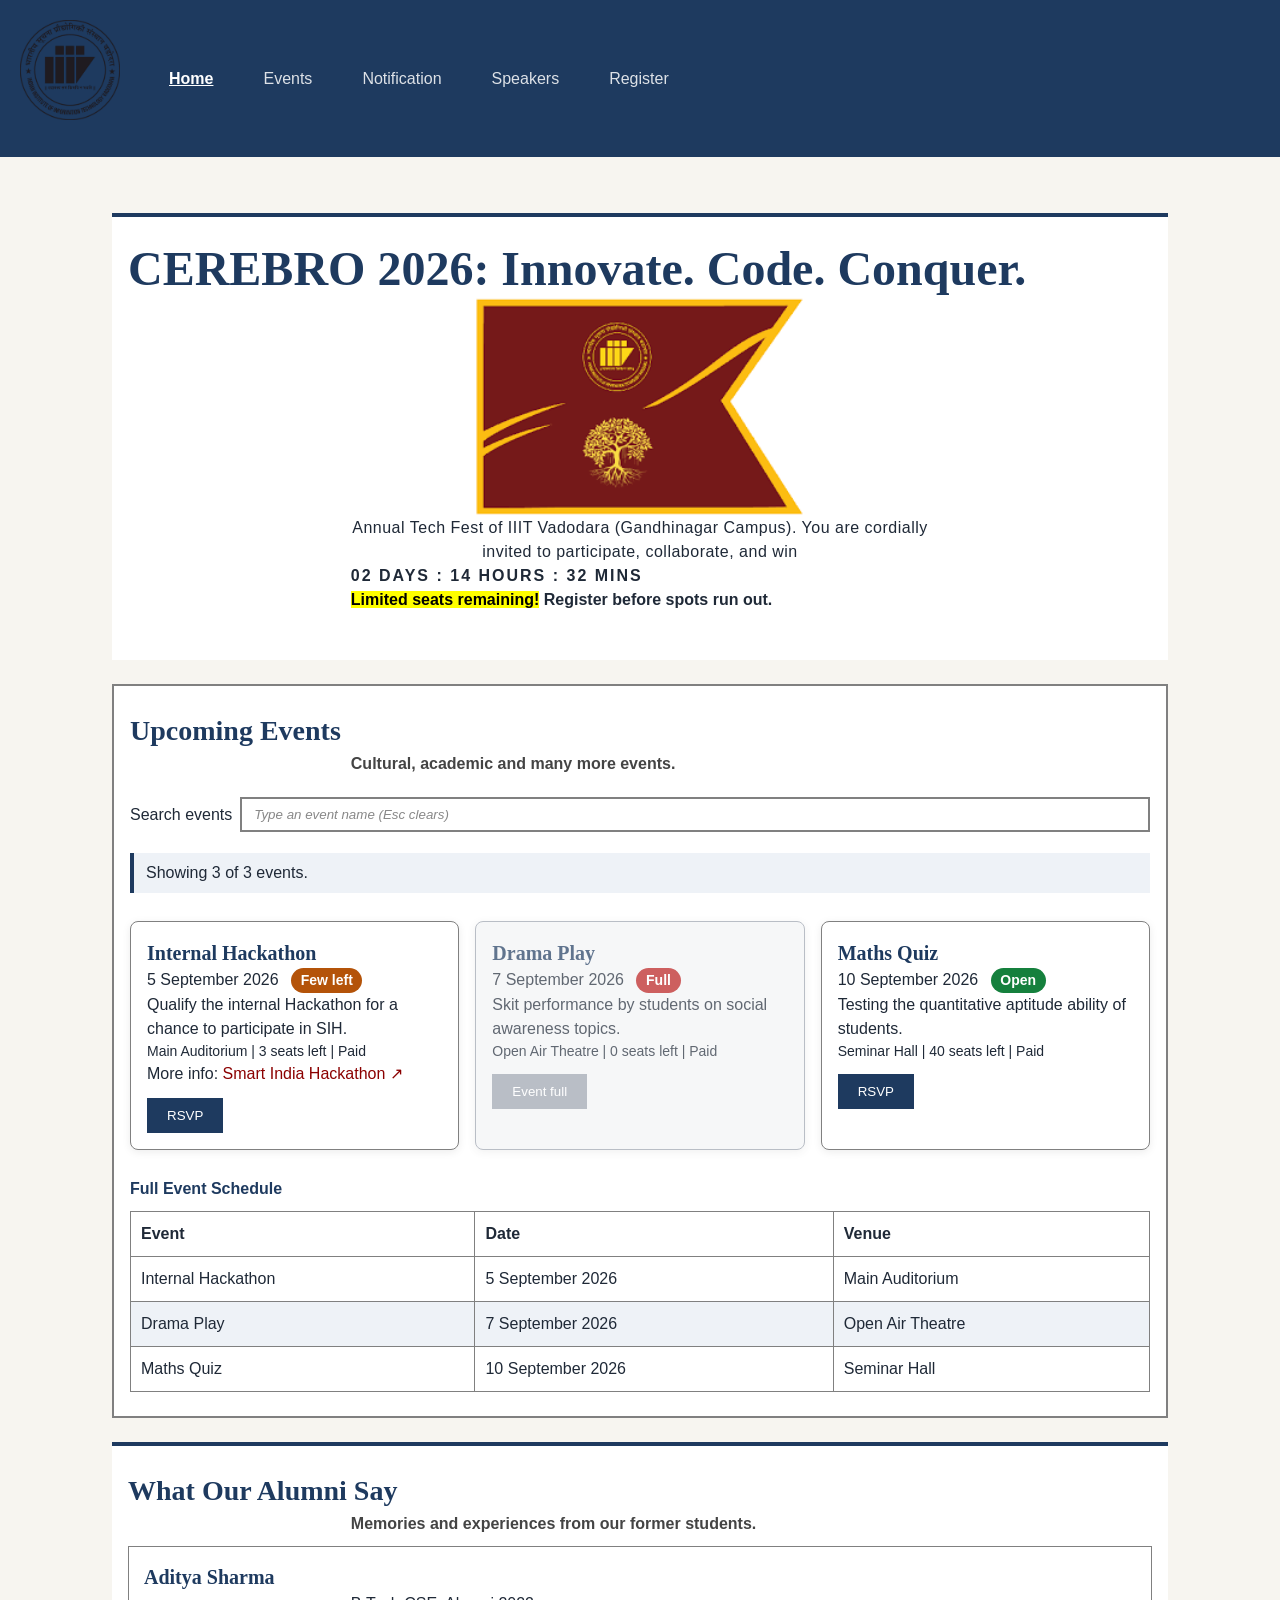
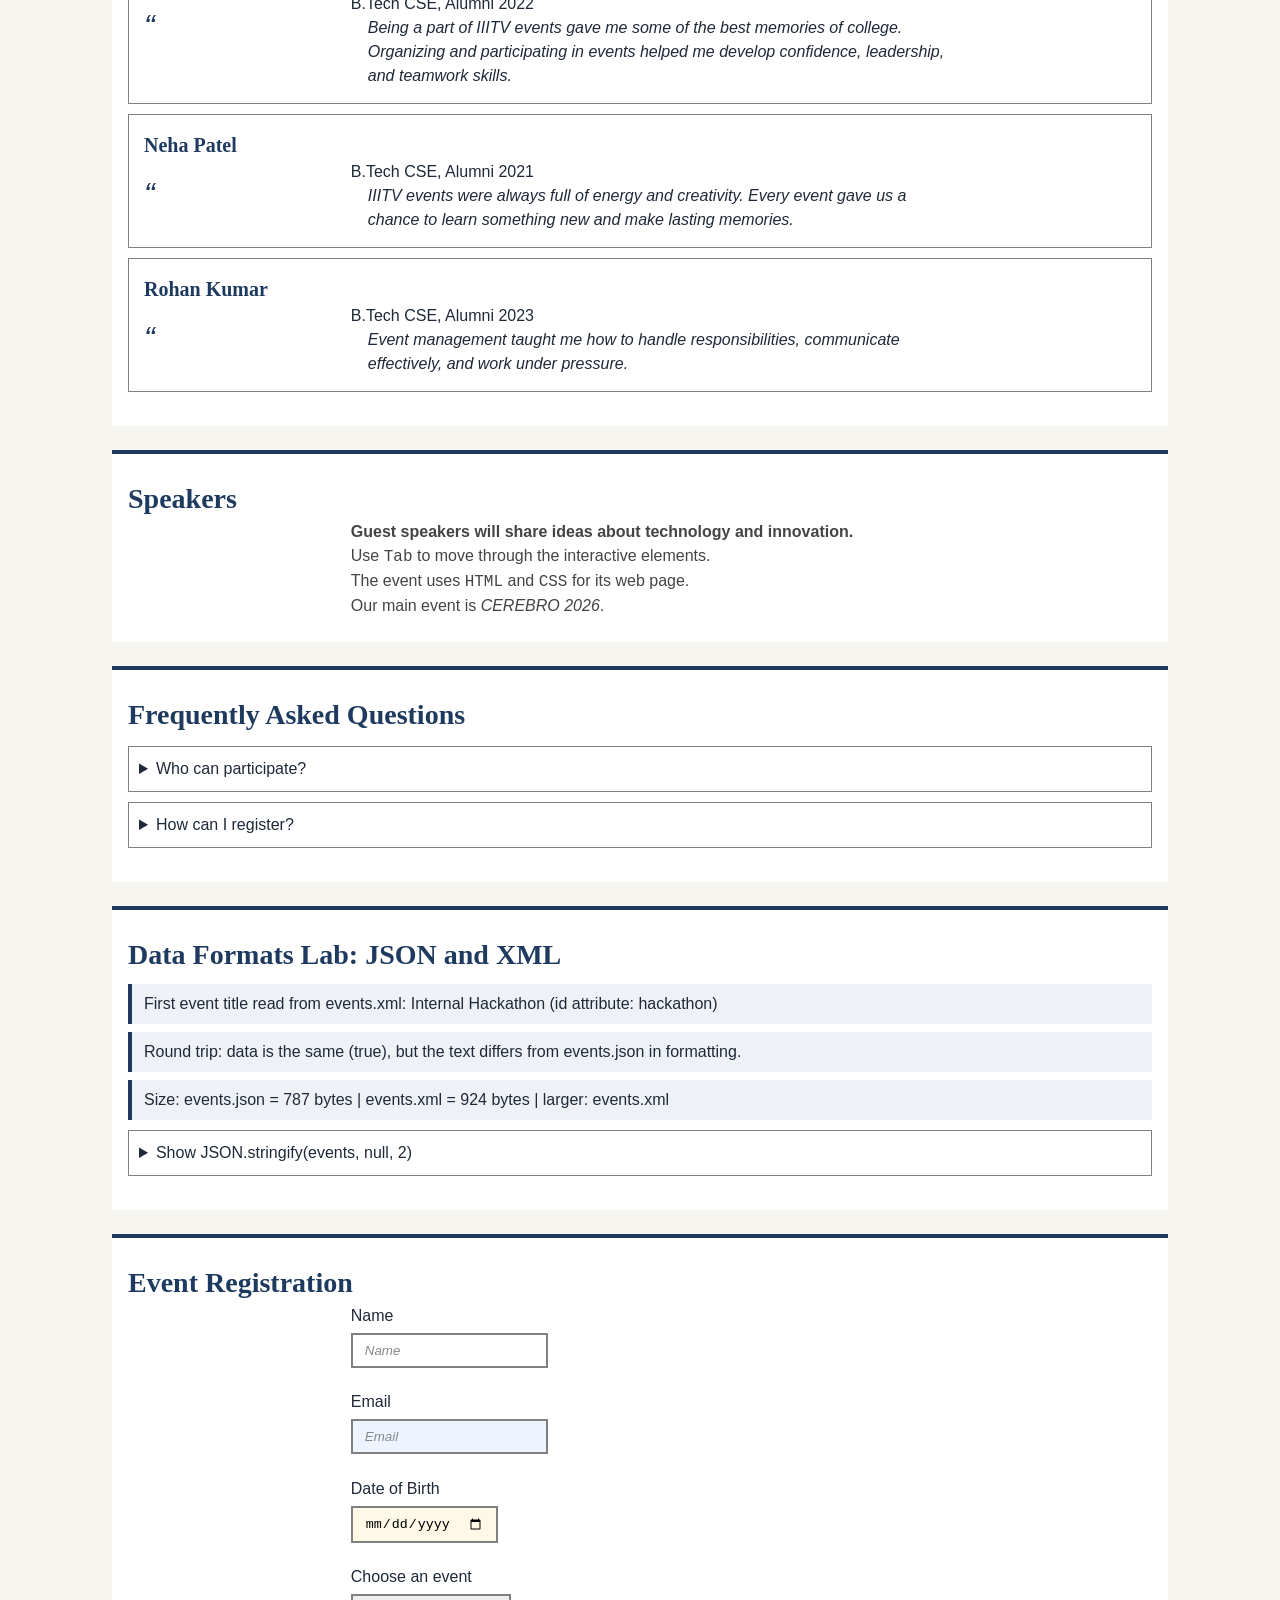
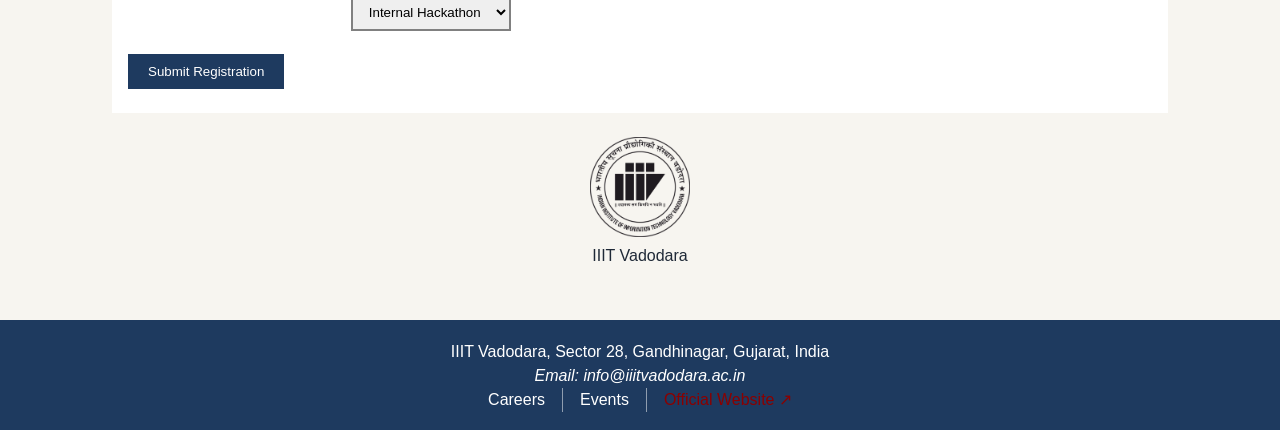
==== commit 2ad11ac3: "updated script.js,index.html,style.css,events.json and created events.xml file" ====
--- a/index.html
+++ b/index.html
@@ -9,8 +9,8 @@
   <meta property="og:title" content="Campus Event Management">
   <meta property="og:description" content="Information about upcoming campus events at IIIT Vadodara.">
   <meta property="og:image" content="IIIT_VADODARA_LOGO.png">
+  <link rel="stylesheet" href="base.css">
   <link rel="stylesheet" href="style.css">
-  <link rel="stylesheet" href="base.css">
   <!-- B1 (Lab 5): viewport tag confirmed present — required for any of the
        responsive CSS to do anything on a real phone -->
 
@@ -155,6 +155,20 @@
     </section>
 
 
+    <!-- Lab 7: reads the SAME events from events.json (parsed with res.json())
+         and from events.xml (parsed with DOMParser). script.js fills these elements. -->
+    <section id="data-lab">
+      <h2>Data Formats Lab: JSON and XML</h2>
+      <div class="data-line" id="xml-title">Loading events.xml...</div>
+      <div class="data-line" id="roundtrip-result">Waiting for events.json...</div>
+      <div class="data-line" id="size-report">Waiting for file sizes...</div>
+      <details>
+        <summary>Show JSON.stringify(events, null, 2)</summary>
+        <pre id="roundtrip-output"></pre>
+      </details>
+    </section>
+
+
     <section id="registration">
       <h2>Event Registration</h2>
       <!-- Lab 6 B8: "novalidate" turns OFF the browser's own popup so script.js can
--- a/style.css
+++ b/style.css
@@ -645,4 +645,34 @@
 form.was-validated input:valid,
 form.was-validated select:valid {
   border-color: #15803d;
+}
+
+
+/*
+   ================================================================
+   LAB 7 — styles for the "Data Formats Lab" section
+   Paste this block at the VERY END of style.css (after the Lab 6 block).
+   ================================================================
+*/
+
+/* B3/B4/B5: result lines filled in by script.js (divs, so the
+   p { max-width: 65ch } rule from Lab 5 does not apply to them) */
+#data-lab .data-line {
+  margin: 0.5rem 0;
+  padding: 0.5rem 0.75rem;
+  border-left: 4px solid var(--brand);
+  background-color: #eef2f7;
+}
+
+/* B3: the JSON.stringify output block */
+#data-lab pre {
+  margin-top: 0.75rem;
+  padding: 1rem;
+  max-height: 20rem;
+  overflow: auto;
+  border-radius: 0.5rem;
+  background-color: #0f172a;
+  color: #e5e7eb;
+  font-size: var(--step-small);
+  line-height: 1.4;
 }
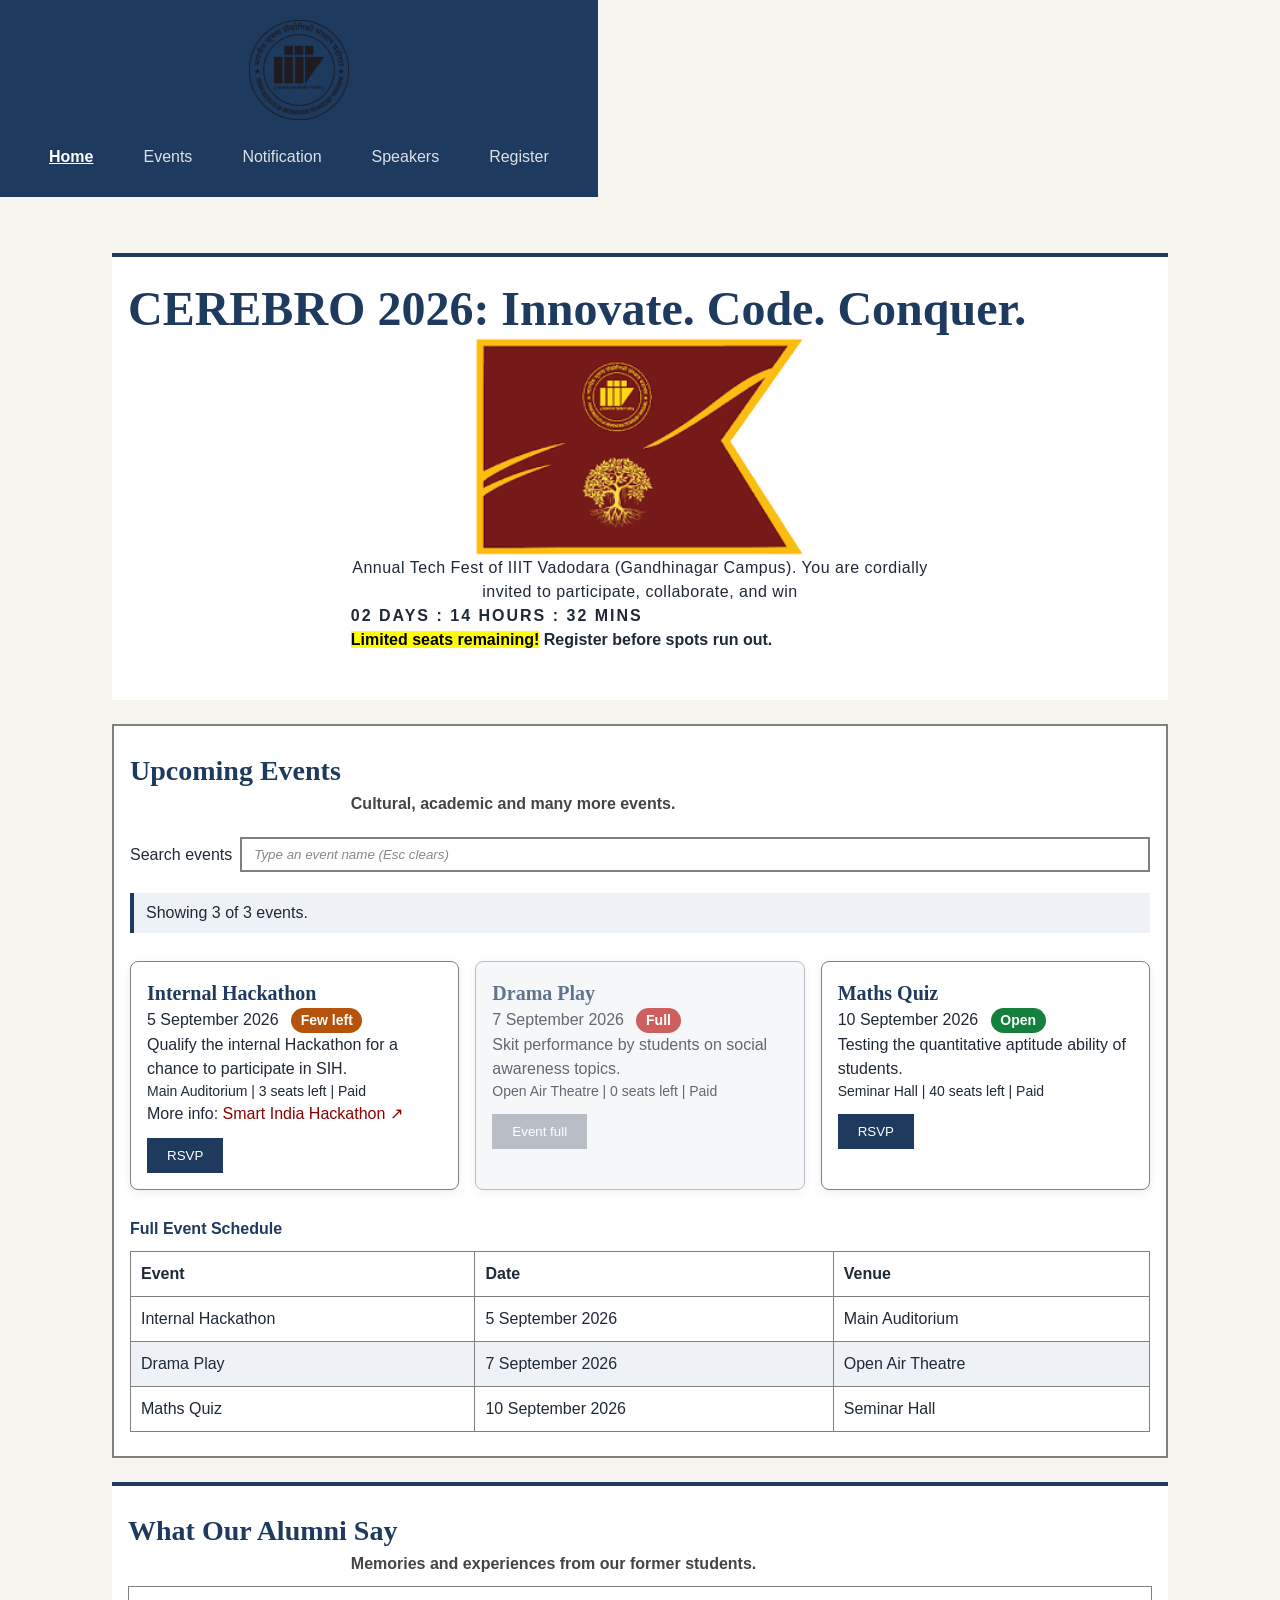
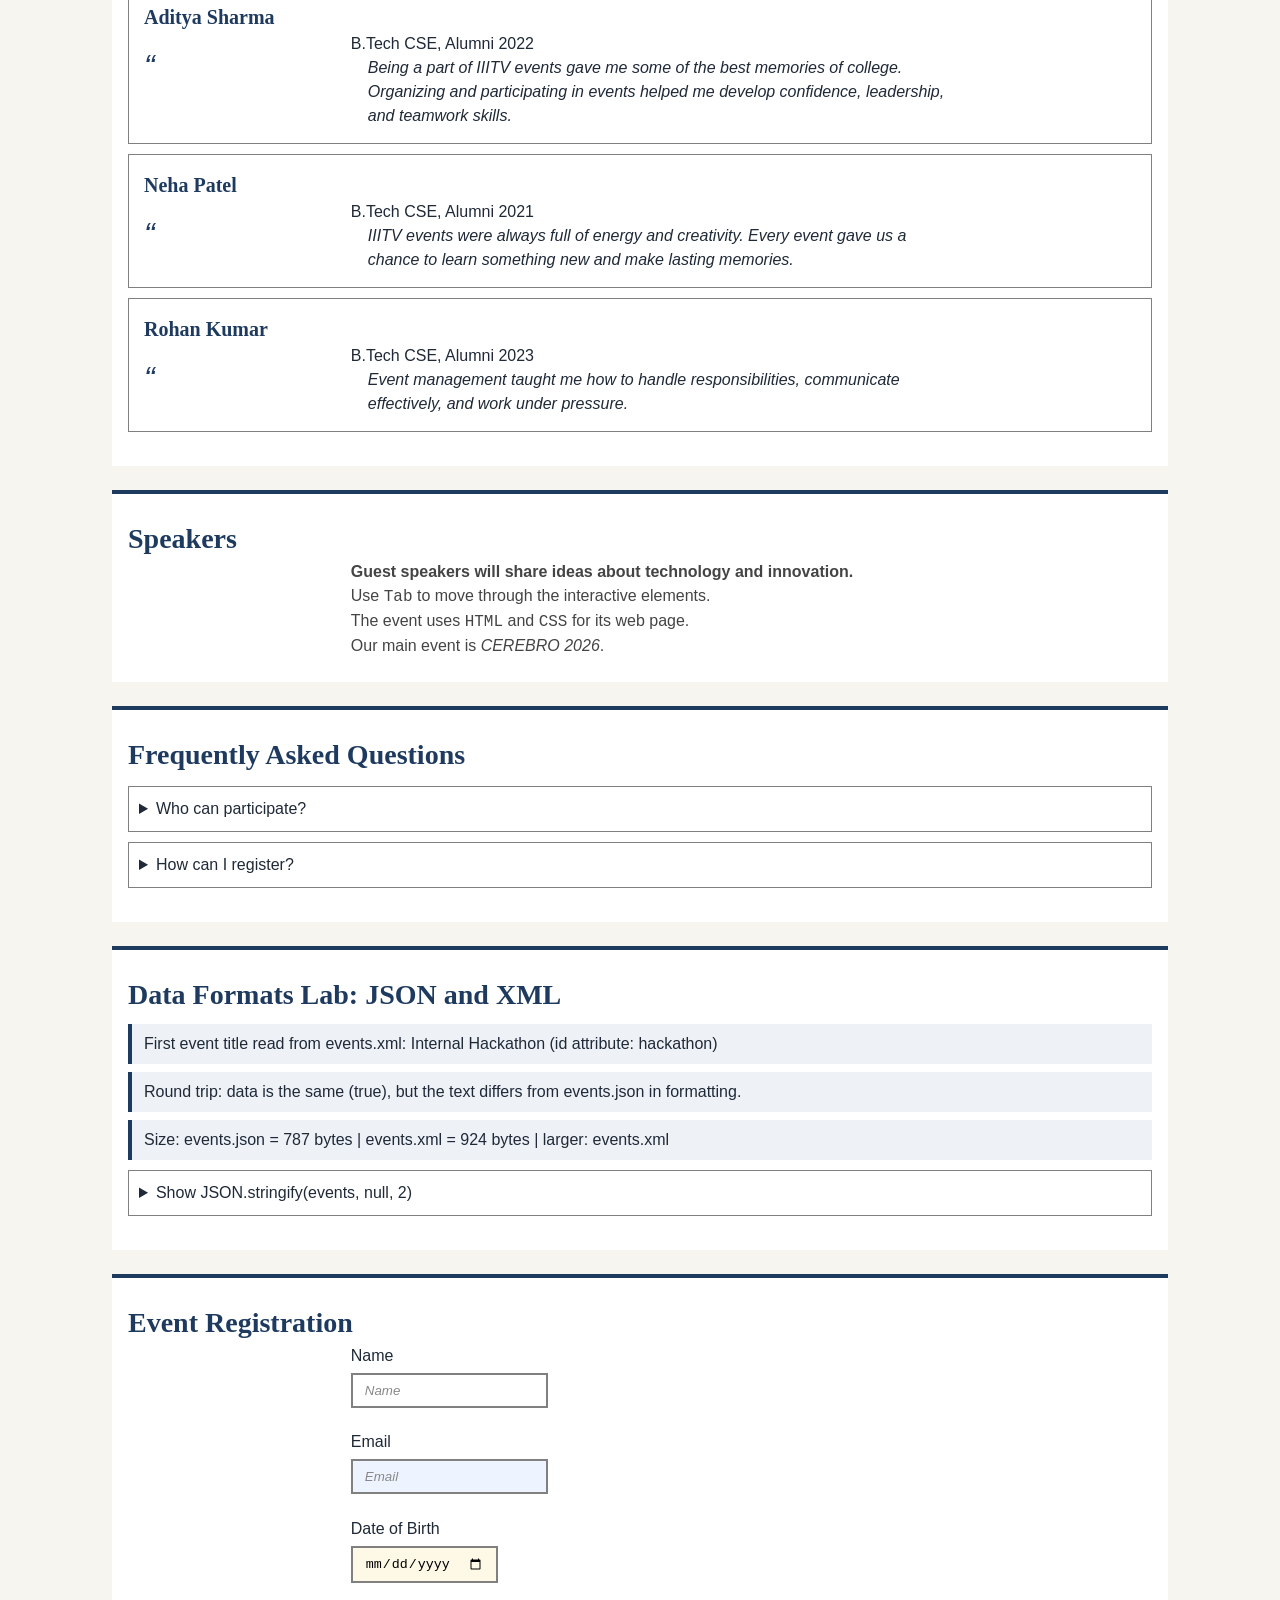
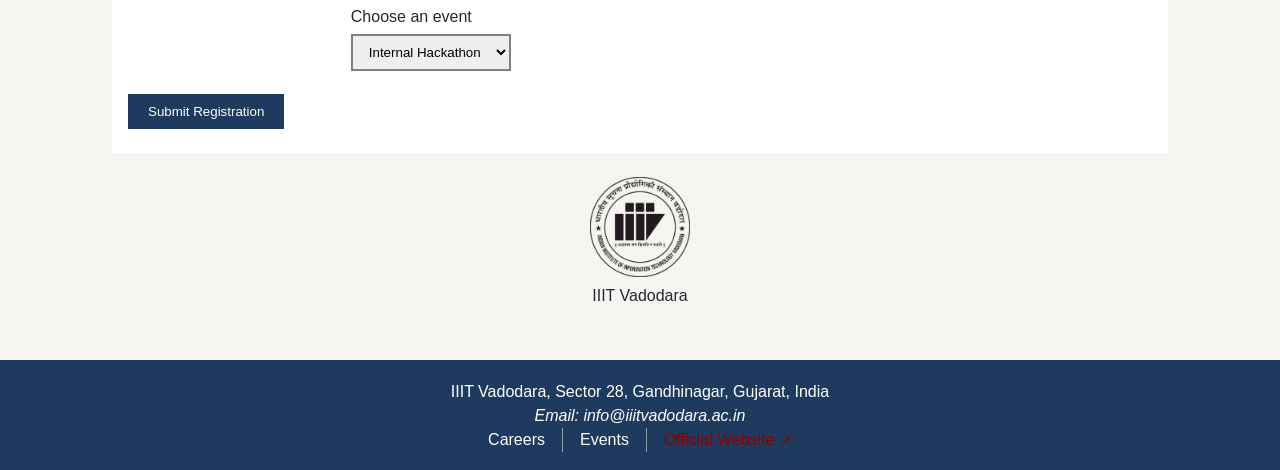
==== commit 04f99aad: "updated index.html" ====
--- a/index.html
+++ b/index.html
@@ -1,239 +1,298 @@
-<!DOCTYPE html>
+<!doctype html>
 <html lang="en">
-<head>
-  <meta charset="UTF-8">
-  <meta name="viewport" content="width=device-width, initial-scale=1">
-  <title>Campus Event Management - IIIT Vadodara</title>
-  <meta name="description" content="Campus Event Management page for IIIT Vadodara Gandhinagar Campus.">
-  <link rel="icon" href="IIIT_VADODARA_LOGO.png">
-  <meta property="og:title" content="Campus Event Management">
-  <meta property="og:description" content="Information about upcoming campus events at IIIT Vadodara.">
-  <meta property="og:image" content="IIIT_VADODARA_LOGO.png">
-  <link rel="stylesheet" href="base.css">
-  <link rel="stylesheet" href="style.css">
-  <!-- B1 (Lab 5): viewport tag confirmed present — required for any of the
+  <head>
+    <meta charset="UTF-8" />
+    <meta name="viewport" content="width=device-width, initial-scale=1" />
+    <title>Campus Event Management - IIIT Vadodara</title>
+    <meta
+      name="description"
+      content="Campus Event Management page for IIIT Vadodara Gandhinagar Campus."
+    />
+    <link rel="icon" href="IIIT_VADODARA_LOGO.png" />
+    <meta property="og:title" content="Campus Event Management" />
+    <meta
+      property="og:description"
+      content="Information about upcoming campus events at IIIT Vadodara."
+    />
+    <meta property="og:image" content="IIIT_VADODARA_LOGO.png" />
+    <link rel="stylesheet" href="base.css" />
+    <link rel="stylesheet" href="style.css" />
+    <!-- B1 (Lab 5): viewport tag confirmed present — required for any of the
        responsive CSS to do anything on a real phone -->
-
-</head>
-<body>
-
-  <header id="site-header" class="site-header">
-    <img src="IIIT_VADODARA_LOGO.png" alt="IIIT Vadodara logo" width="100">
-  </header>
-
-  <!-- Lab 5 B2/B6: nav is its own top-level grid region.
+  </head>
+  <body>
+    <header id="site-header" class="site-header">
+      <img src="IIIT_VADODARA_LOGO.png" alt="IIIT Vadodara logo" width="100" />
+      <nav class="nav" id="site-nav">
+        <button
+          type="button"
+          class="nav-toggle"
+          aria-label="Toggle navigation menu"
+          aria-expanded="false"
+          aria-controls="primary-nav-list"
+        >
+          <span aria-hidden="true">&#9776;</span>
+        </button>
+        <ul class="navigation nav-links" id="primary-nav-list">
+          <li><a href="index.html" class="active">Home</a></li>
+          <li><a href="#events">Events</a></li>
+          <li><a href="#notification">Notification</a></li>
+          <li><a href="#speakers">Speakers</a></li>
+          <li><a href="#registration">Register</a></li>
+        </ul>
+      </nav>
+    </header>
+
+    <!-- Lab 5 B2/B6: nav is its own top-level grid region.
        Lab 6 B4: script.js toggles the "open" class on #primary-nav-list when
        the hamburger is clicked, and keeps aria-expanded in sync. -->
-  <nav class="nav" id="site-nav">
-    <button type="button" class="nav-toggle" aria-label="Toggle navigation menu" aria-expanded="false" aria-controls="primary-nav-list">
-      <span aria-hidden="true">&#9776;</span>
-    </button>
-    <ul class="navigation nav-links" id="primary-nav-list">
-      <li><a href="index.html" class="active">Home</a></li>
-      <li><a href="#events">Events</a></li>
-      <li><a href="#notification">Notification</a></li>
-      <li><a href="#speakers">Speakers</a></li>
-      <li><a href="#registration">Register</a></li>
-    </ul>
-  </nav>
-
-
-  <main id="main">
-
-    <section>
-      <h1>CEREBRO 2026: Innovate. Code. Conquer.</h1>
-      <img src="download.png" alt="IIIT Vadodara campus flag" width="300">
-      <p class="details">
-        Annual Tech Fest of IIIT Vadodara (Gandhinagar Campus).
-        You are cordially invited to participate, collaborate, and win
-      </p>
-      <p class="countdown">02 DAYS : 14 HOURS : 32 MINS</p>
-      <p id="notification" class="notification">
-        <mark>Limited seats remaining!</mark> Register before spots run out.
-      </p>
-      <a href="#registration">Register Now</a>
-      <a href="#events">Explore Events</a>
-    </section>
-
-
-    <section class="events" id="events">
-      <h2>Upcoming Events</h2>
-      <p>Cultural, academic and many more events.</p>
-
-      <!-- Lab 6 B6: search box. script.js filters the cards on every keystroke;
+
+    <main id="main">
+      <section>
+        <h1>CEREBRO 2026: Innovate. Code. Conquer.</h1>
+        <img src="download.png" alt="IIIT Vadodara campus flag" width="300" />
+        <p class="details">
+          Annual Tech Fest of IIIT Vadodara (Gandhinagar Campus). You are
+          cordially invited to participate, collaborate, and win
+        </p>
+        <p class="countdown">02 DAYS : 14 HOURS : 32 MINS</p>
+        <p id="notification" class="notification">
+          <mark>Limited seats remaining!</mark> Register before spots run out.
+        </p>
+        <a href="#registration">Register Now</a>
+        <a href="#events">Explore Events</a>
+      </section>
+
+      <section class="events" id="events">
+        <h2>Upcoming Events</h2>
+        <p>Cultural, academic and many more events.</p>
+
+        <!-- Lab 6 B6: search box. script.js filters the cards on every keystroke;
            Escape clears it. -->
-      <div class="search-bar">
-        <label for="search">Search events</label>
-        <input type="search" id="search" name="search" placeholder="Type an event name (Esc clears)" autocomplete="off">
-      </div>
-
-      <!-- Lab 6 B7: one status line for the three fetch states
+        <div class="search-bar">
+          <label for="search">Search events</label>
+          <input
+            type="search"
+            id="search"
+            name="search"
+            placeholder="Type an event name (Esc clears)"
+            autocomplete="off"
+          />
+        </div>
+
+        <!-- Lab 6 B7: one status line for the three fetch states
            (loading / success / error). role="status" makes screen readers announce changes. -->
-      <div id="events-status" class="status" role="status" data-state="loading">Loading events...</div>
-
-      <!-- Lab 6 B2: this container starts EMPTY. script.js builds every card
+        <div
+          id="events-status"
+          class="status"
+          role="status"
+          data-state="loading"
+        >
+          Loading events...
+        </div>
+
+        <!-- Lab 6 B2: this container starts EMPTY. script.js builds every card
            from events.json (Lab 5's hard-coded cards were removed). -->
-      <div class="event-grid" id="event-grid"></div>
-      <noscript><p>Please enable JavaScript to see the event cards.</p></noscript>
-
-      <table class="schedule">
-        <caption>Full Event Schedule</caption>
-        <thead>
-          <tr>
-            <th scope="col">Event</th>
-            <th scope="col">Date</th>
-            <th scope="col">Venue</th>
-          </tr>
-        </thead>
-        <tbody>
-          <tr>
-            <td>Internal Hackathon</td>
-            <td>5 September 2026</td>
-            <td>Main Auditorium</td>
-          </tr>
-          <tr>
-            <td>Drama Play</td>
-            <td>7 September 2026</td>
-            <td>Open Air Theatre</td>
-          </tr>
-          <tr>
-            <td>Maths Quiz</td>
-            <td>10 September 2026</td>
-            <td>Seminar Hall</td>
-          </tr>
-        </tbody>
-      </table>
-    </section>
-
-
-    <section>
-      <h2>What Our Alumni Say</h2>
-      <p>Memories and experiences from our former students.</p>
-      <article>
-        <h3>Aditya Sharma</h3>
-        <p>B.Tech CSE, Alumni 2022</p>
-        <blockquote>
-          <p>Being a part of IIITV events gave me some of the best memories of college. Organizing and participating in events helped me develop confidence, leadership, and teamwork skills.</p>
-        </blockquote>
-      </article>
-      <article>
-        <h3>Neha Patel</h3>
-        <p>B.Tech CSE, Alumni 2021</p>
-        <blockquote>
-          <p>IIITV events were always full of energy and creativity. Every event gave us a chance to learn something new and make lasting memories.</p>
-        </blockquote>
-      </article>
-      <article>
-        <h3>Rohan Kumar</h3>
-        <p>B.Tech CSE, Alumni 2023</p>
-        <blockquote>
-          <p>Event management taught me how to handle responsibilities, communicate effectively, and work under pressure.</p>
-        </blockquote>
-      </article>
-    </section>
-
-
-    <section id="speakers">
-      <h2>Speakers</h2>
-      <p>Guest speakers will share ideas about technology and innovation.</p>
-      <p>Use <kbd>Tab</kbd> to move through the interactive elements.</p>
-      <p>The event uses <code>HTML</code> and <code>CSS</code> for its web page.</p>
-      <p>Our main event is <cite>CEREBRO 2026</cite>.</p>
-    </section>
-
-
-    <section>
-      <h2>Frequently Asked Questions</h2>
-      <details>
-        <summary>Who can participate?</summary>
-        <p>Students of IIIT Vadodara can participate in the events.</p>
-      </details>
-      <details>
-        <summary>How can I register?</summary>
-        <p>Fill in the registration form below and submit it.</p>
-      </details>
-    </section>
-
-
-    <!-- Lab 7: reads the SAME events from events.json (parsed with res.json())
+        <div class="event-grid" id="event-grid"></div>
+        <noscript
+          ><p>Please enable JavaScript to see the event cards.</p></noscript
+        >
+
+        <table class="schedule">
+          <caption>
+            Full Event Schedule
+          </caption>
+          <thead>
+            <tr>
+              <th scope="col">Event</th>
+              <th scope="col">Date</th>
+              <th scope="col">Venue</th>
+            </tr>
+          </thead>
+          <tbody>
+            <tr>
+              <td>Internal Hackathon</td>
+              <td>5 September 2026</td>
+              <td>Main Auditorium</td>
+            </tr>
+            <tr>
+              <td>Drama Play</td>
+              <td>7 September 2026</td>
+              <td>Open Air Theatre</td>
+            </tr>
+            <tr>
+              <td>Maths Quiz</td>
+              <td>10 September 2026</td>
+              <td>Seminar Hall</td>
+            </tr>
+          </tbody>
+        </table>
+      </section>
+
+      <section>
+        <h2>What Our Alumni Say</h2>
+        <p>Memories and experiences from our former students.</p>
+        <article>
+          <h3>Aditya Sharma</h3>
+          <p>B.Tech CSE, Alumni 2022</p>
+          <blockquote>
+            <p>
+              Being a part of IIITV events gave me some of the best memories of
+              college. Organizing and participating in events helped me develop
+              confidence, leadership, and teamwork skills.
+            </p>
+          </blockquote>
+        </article>
+        <article>
+          <h3>Neha Patel</h3>
+          <p>B.Tech CSE, Alumni 2021</p>
+          <blockquote>
+            <p>
+              IIITV events were always full of energy and creativity. Every
+              event gave us a chance to learn something new and make lasting
+              memories.
+            </p>
+          </blockquote>
+        </article>
+        <article>
+          <h3>Rohan Kumar</h3>
+          <p>B.Tech CSE, Alumni 2023</p>
+          <blockquote>
+            <p>
+              Event management taught me how to handle responsibilities,
+              communicate effectively, and work under pressure.
+            </p>
+          </blockquote>
+        </article>
+      </section>
+
+      <section id="speakers">
+        <h2>Speakers</h2>
+        <p>Guest speakers will share ideas about technology and innovation.</p>
+        <p>Use <kbd>Tab</kbd> to move through the interactive elements.</p>
+        <p>
+          The event uses <code>HTML</code> and <code>CSS</code> for its web
+          page.
+        </p>
+        <p>Our main event is <cite>CEREBRO 2026</cite>.</p>
+      </section>
+
+      <section>
+        <h2>Frequently Asked Questions</h2>
+        <details>
+          <summary>Who can participate?</summary>
+          <p>Students of IIIT Vadodara can participate in the events.</p>
+        </details>
+        <details>
+          <summary>How can I register?</summary>
+          <p>Fill in the registration form below and submit it.</p>
+        </details>
+      </section>
+
+      <!-- Lab 7: reads the SAME events from events.json (parsed with res.json())
          and from events.xml (parsed with DOMParser). script.js fills these elements. -->
-    <section id="data-lab">
-      <h2>Data Formats Lab: JSON and XML</h2>
-      <div class="data-line" id="xml-title">Loading events.xml...</div>
-      <div class="data-line" id="roundtrip-result">Waiting for events.json...</div>
-      <div class="data-line" id="size-report">Waiting for file sizes...</div>
-      <details>
-        <summary>Show JSON.stringify(events, null, 2)</summary>
-        <pre id="roundtrip-output"></pre>
-      </details>
-    </section>
-
-
-    <section id="registration">
-      <h2>Event Registration</h2>
-      <!-- Lab 6 B8: "novalidate" turns OFF the browser's own popup so script.js can
+      <section id="data-lab">
+        <h2>Data Formats Lab: JSON and XML</h2>
+        <div class="data-line" id="xml-title">Loading events.xml...</div>
+        <div class="data-line" id="roundtrip-result">
+          Waiting for events.json...
+        </div>
+        <div class="data-line" id="size-report">Waiting for file sizes...</div>
+        <details>
+          <summary>Show JSON.stringify(events, null, 2)</summary>
+          <pre id="roundtrip-output"></pre>
+        </details>
+      </section>
+
+      <section id="registration">
+        <h2>Event Registration</h2>
+        <!-- Lab 6 B8: "novalidate" turns OFF the browser's own popup so script.js can
            run checkValidity() and show our messages next to each field.
            Built-in rules: required, type="email", pattern. Custom rule: setCustomValidity in script.js. -->
-      <form action="thankyou.html" novalidate>
-        <p><label for="name">Name</label></p>
-        <p>
-          <input id="name" name="name" type="text" required
-                 pattern="[A-Za-z][A-Za-z .'\-]*"
-                 title="Letters, spaces, dots, apostrophes and hyphens only, starting with a letter."
-                 placeholder="Name" aria-describedby="name-error">
-          <span class="field-error" id="name-error"></span>
-        </p>
-
-        <p><label for="email">Email</label></p>
-        <p>
-          <input id="email" name="email" type="email" required
-                 pattern="[^@\s]+@[^@\s]+\.[A-Za-z]{2,}"
-                 title="Enter an email like name@example.com"
-                 placeholder="Email" aria-describedby="email-error">
-          <span class="field-error" id="email-error"></span>
-        </p>
-
-        <p><label for="dob">Date of Birth</label></p>
-        <p>
-          <input id="dob" name="dob" type="date" required aria-describedby="dob-error">
-          <span class="field-error" id="dob-error"></span>
-        </p>
-
-        <p><label for="event">Choose an event</label></p>
-        <p>
-          <!-- values match the "id" field in events.json, so an RSVP button can pre-select its event -->
-          <select id="event" name="event">
-            <option value="hackathon">Internal Hackathon</option>
-            <option value="quiz">Maths Quiz</option>
-            <option value="drama">Drama Play</option>
-          </select>
-          <span class="field-error" id="event-error"></span>
-        </p>
-        <button type="submit">Submit Registration</button>
-      </form>
-    </section>
-
-
-    <figure>
-      <img src="IIIT_VADODARA_LOGO.png" alt="IIIT Vadodara logo" width="100">
-      <figcaption>IIIT Vadodara</figcaption>
-    </figure>
-  </main>
-
-
-  <footer>
-    <p>IIIT Vadodara, Sector 28, Gandhinagar, Gujarat, India</p>
-    <address>Email: info@iiitvadodara.ac.in</address>
-    <nav>
-      <ul class="footer-links">
-        <li><a href="careers.html">Careers</a></li>
-        <li><a href="#events">Events</a></li>
-        <li><a href="https://iiitvadodara.ac.in" target="_blank" rel="noopener">Official Website</a></li>
-      </ul>
-    </nav>
-  </footer>
-
-  <!-- Lab 6 A1: script linked just before </body>; defer = run after the HTML is parsed -->
-  <script src="script.js" defer></script>
-</body>
-</html>+        <form action="thankyou.html" novalidate>
+          <p><label for="name">Name</label></p>
+          <p>
+            <input
+              id="name"
+              name="name"
+              type="text"
+              required
+              pattern="[A-Za-z][A-Za-z .'\-]*"
+              title="Letters, spaces, dots, apostrophes and hyphens only, starting with a letter."
+              placeholder="Name"
+              aria-describedby="name-error"
+            />
+            <span class="field-error" id="name-error"></span>
+          </p>
+
+          <p><label for="email">Email</label></p>
+          <p>
+            <input
+              id="email"
+              name="email"
+              type="email"
+              required
+              pattern="[^@\s]+@[^@\s]+\.[A-Za-z]{2,}"
+              title="Enter an email like name@example.com"
+              placeholder="Email"
+              aria-describedby="email-error"
+            />
+            <span class="field-error" id="email-error"></span>
+          </p>
+
+          <p><label for="dob">Date of Birth</label></p>
+          <p>
+            <input
+              id="dob"
+              name="dob"
+              type="date"
+              required
+              aria-describedby="dob-error"
+            />
+            <span class="field-error" id="dob-error"></span>
+          </p>
+
+          <p><label for="event">Choose an event</label></p>
+          <p>
+            <!-- values match the "id" field in events.json, so an RSVP button can pre-select its event -->
+            <select id="event" name="event">
+              <option value="hackathon">Internal Hackathon</option>
+              <option value="quiz">Maths Quiz</option>
+              <option value="drama">Drama Play</option>
+            </select>
+            <span class="field-error" id="event-error"></span>
+          </p>
+          <button type="submit">Submit Registration</button>
+        </form>
+      </section>
+
+      <figure>
+        <img
+          src="IIIT_VADODARA_LOGO.png"
+          alt="IIIT Vadodara logo"
+          width="100"
+        />
+        <figcaption>IIIT Vadodara</figcaption>
+      </figure>
+    </main>
+
+    <footer>
+      <p>IIIT Vadodara, Sector 28, Gandhinagar, Gujarat, India</p>
+      <address>Email: info@iiitvadodara.ac.in</address>
+      <nav>
+        <ul class="footer-links">
+          <li><a href="careers.html">Careers</a></li>
+          <li><a href="#events">Events</a></li>
+          <li>
+            <a href="https://iiitvadodara.ac.in" target="_blank" rel="noopener"
+              >Official Website</a
+            >
+          </li>
+        </ul>
+      </nav>
+    </footer>
+
+    <!-- Lab 6 A1: script linked just before </body>; defer = run after the HTML is parsed -->
+    <script src="script.js" defer></script>
+  </body>
+</html>
